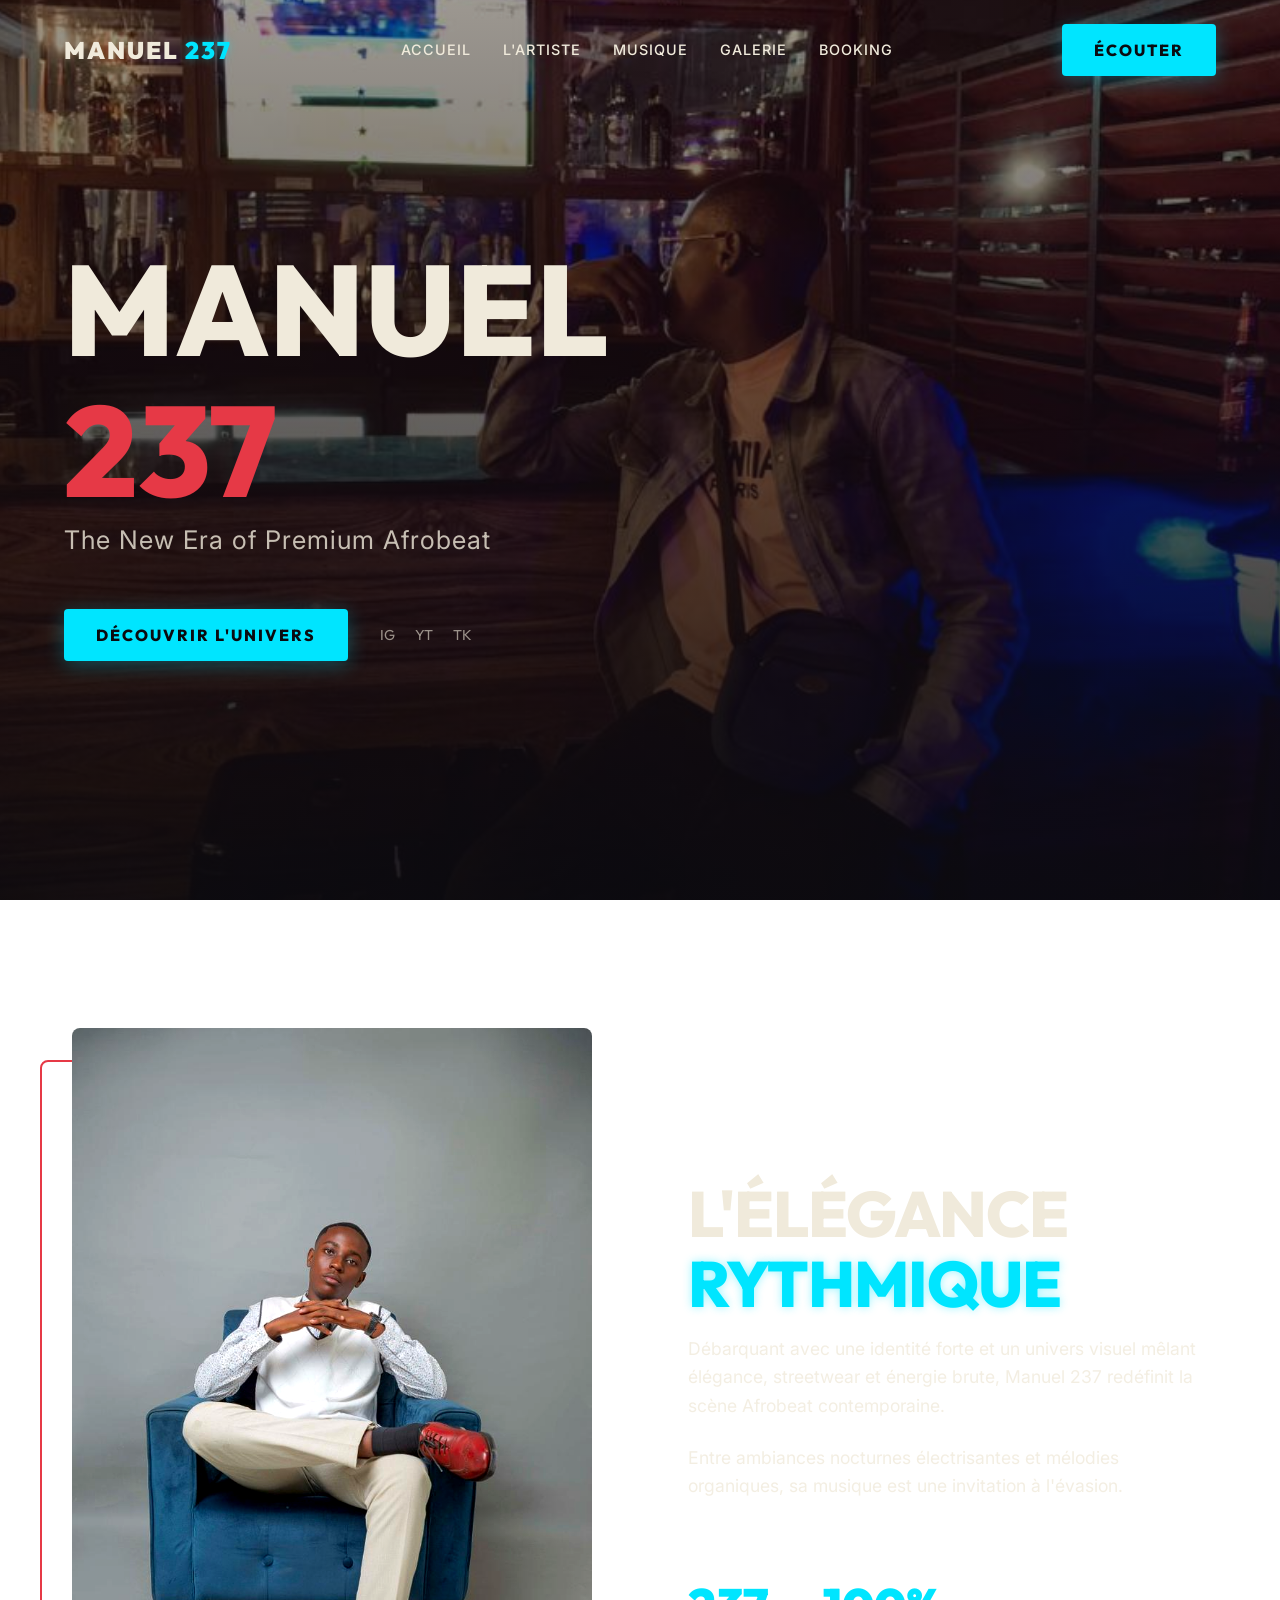
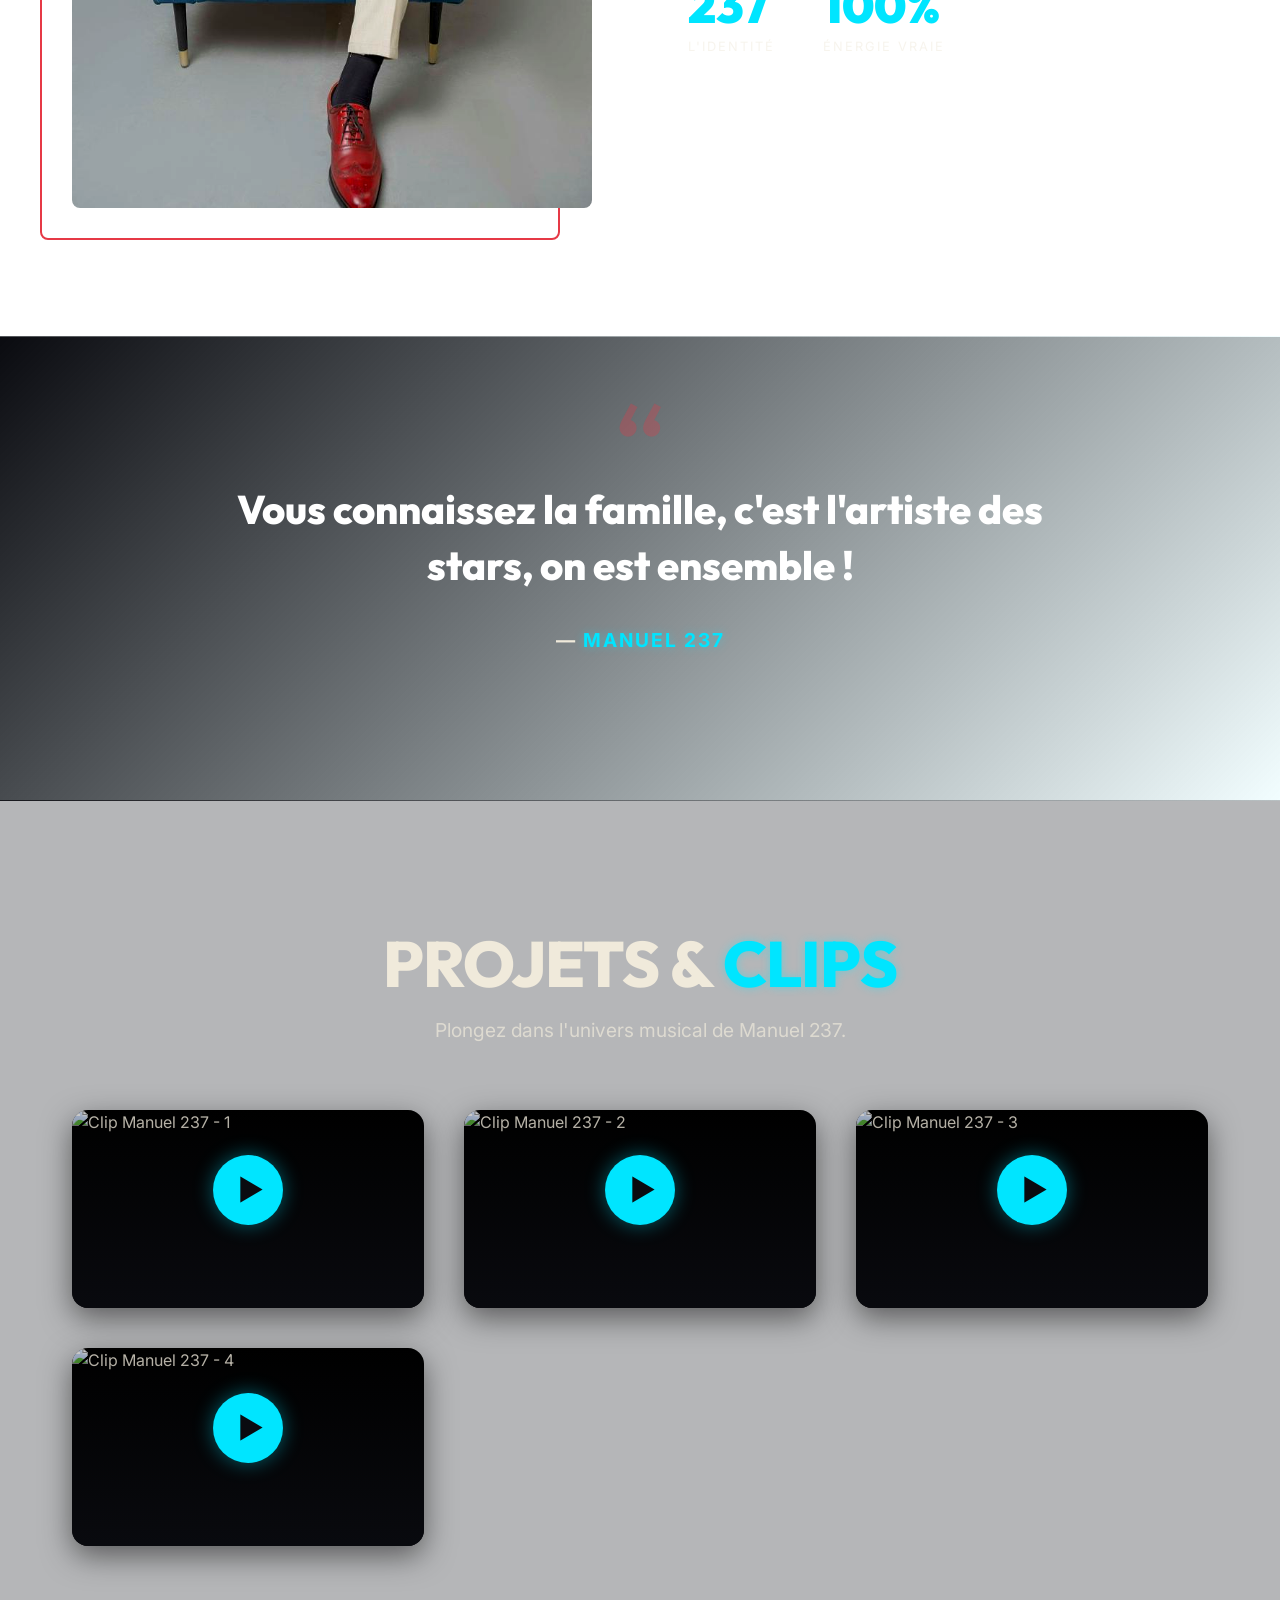
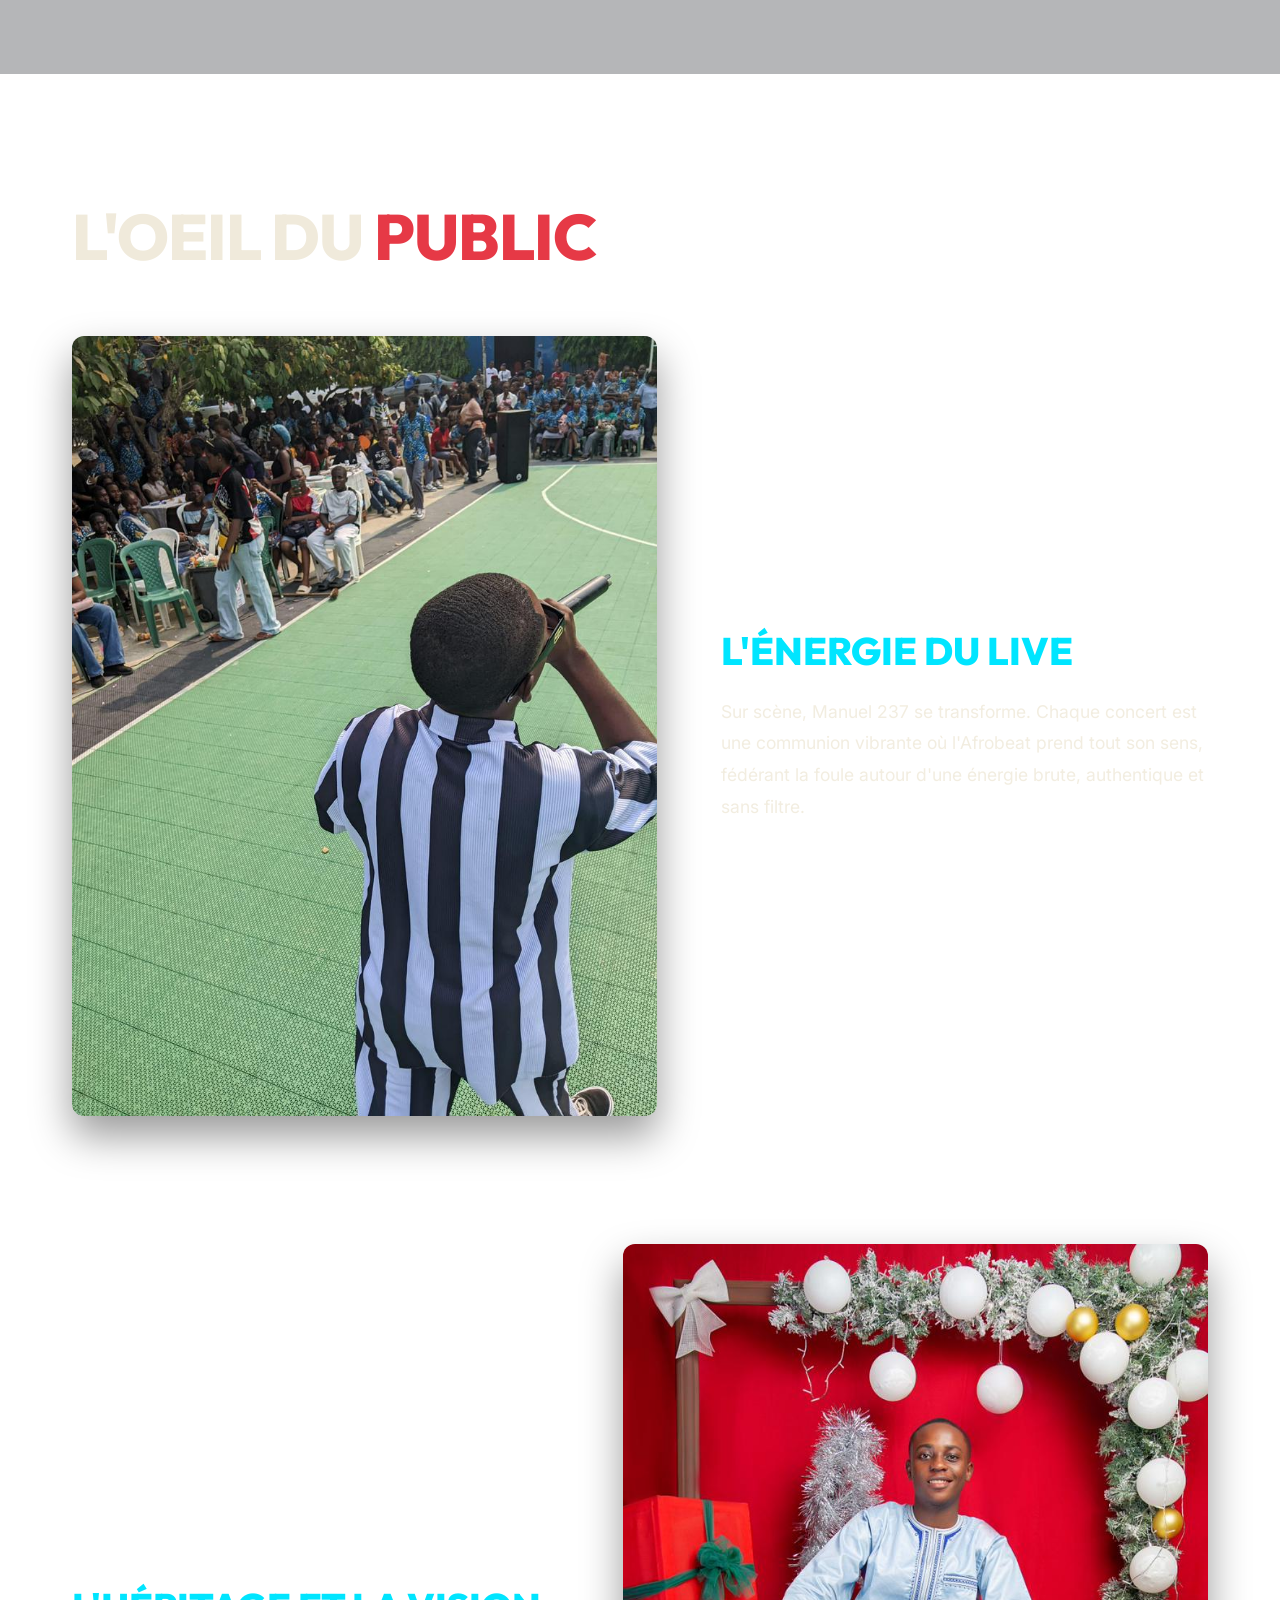
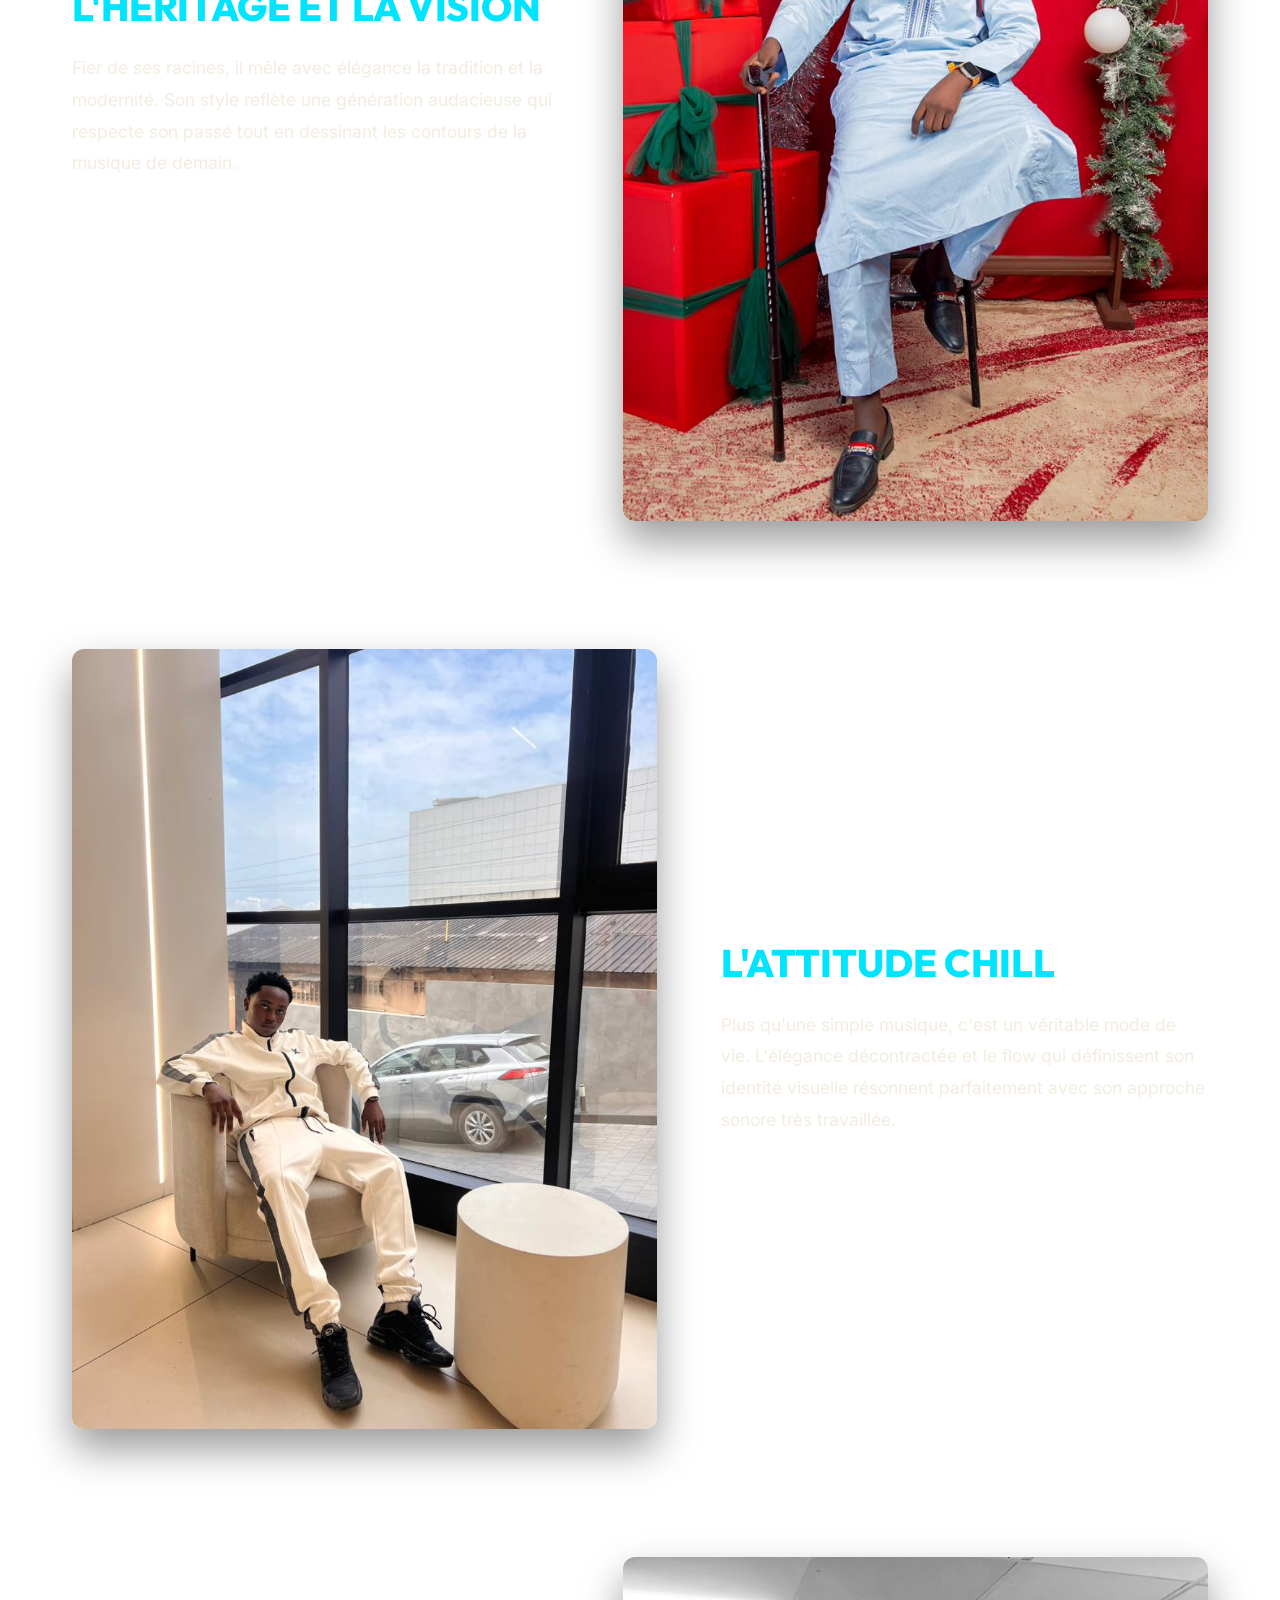
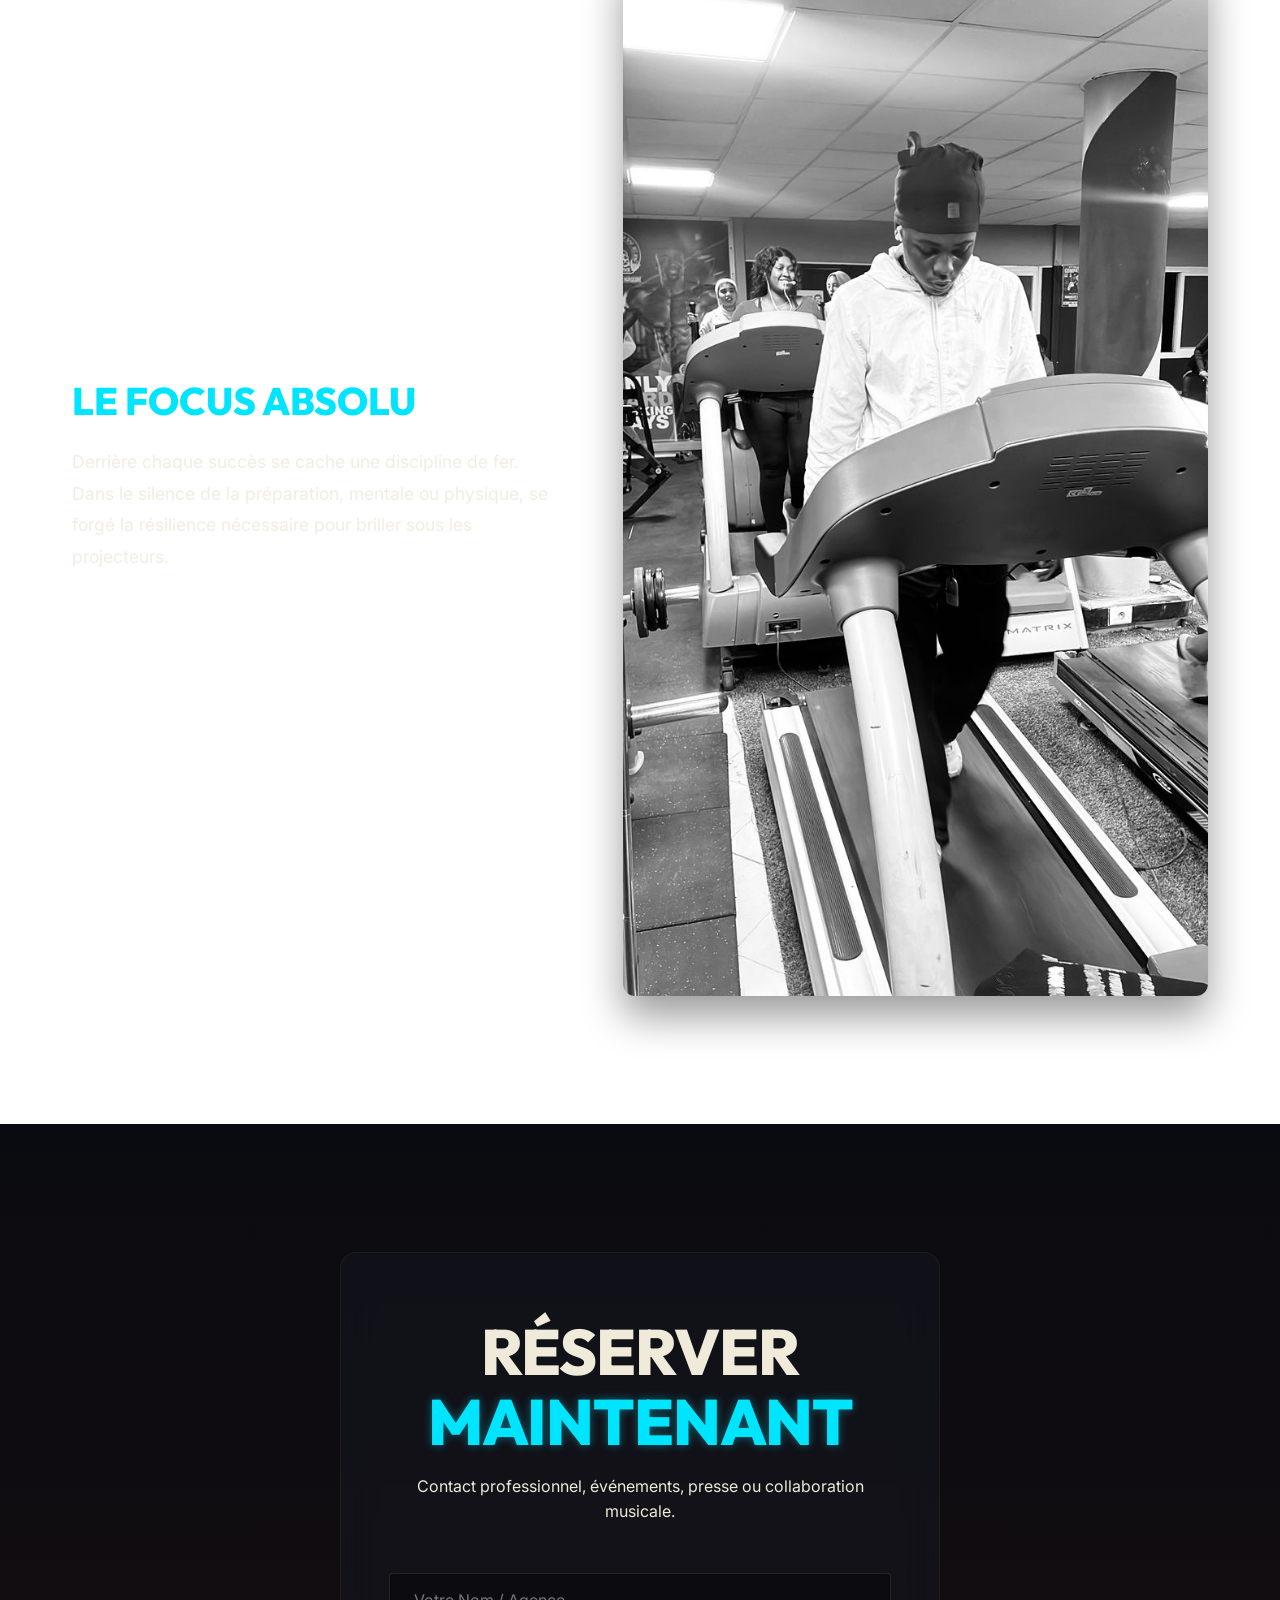
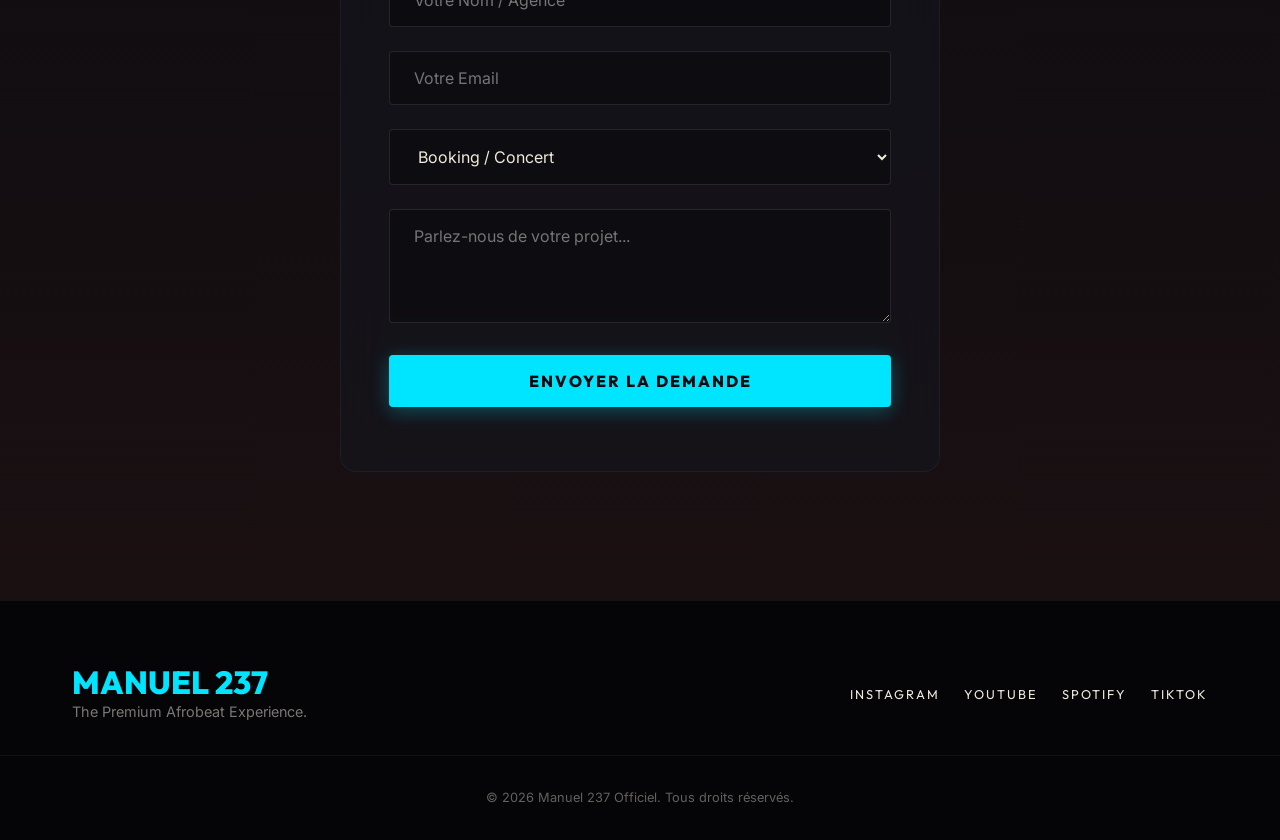
==== index.html @ 55116b39 "Initial commit: Manuel 237 Afrobeat Website" ====
<!DOCTYPE html>
<html lang="fr">
<head>
    <meta charset="UTF-8">
    <meta name="viewport" content="width=device-width, initial-scale=1.0">
    <title>Manuel 237 - Afrobeat Artist</title>
    
    <!-- SEO & Meta Tags -->
    <meta name="description" content="Site officiel de Manuel 237. Découvrez son univers Afrobeat, ses clips, ses actualités et réservez pour ses prochains événements.">
    
    <!-- Google Fonts -->
    <link rel="preconnect" href="https://fonts.googleapis.com">
    <link rel="preconnect" href="https://fonts.gstatic.com" crossorigin>
    <link href="https://fonts.googleapis.com/css2?family=Inter:wght@300;400;500&family=Outfit:wght@400;600;800;900&display=swap" rel="stylesheet">
    
    <!-- CSS -->
    <link rel="stylesheet" href="style.css">
</head>
<body>
    <!-- Background Animé Particules (Etoiles Textes) -->
    <canvas id="bg-canvas"></canvas>

    <!-- Header / Navbar -->
    <header class="navbar" id="navbar">
        <div class="logo">MANUEL <span class="neon-text">237</span></div>
        <nav>
            <ul>
                <li><a href="#hero" class="nav-link">Accueil</a></li>
                <li><a href="#about" class="nav-link">L'Artiste</a></li>
                <li><a href="#music" class="nav-link">Musique</a></li>
                <li><a href="#gallery" class="nav-link">Galerie</a></li>
                <li><a href="#contact" class="nav-link">Booking</a></li>
            </ul>
        </nav>
        <button class="btn-primary" onclick="document.getElementById('music').scrollIntoView({behavior: 'smooth'})">Écouter</button>
    </header>

    <!-- Hero Section -->
    <section id="hero" class="hero-section">
        <!-- Background Image: The Bar Neon Photo (#6) -->
        <div class="hero-bg" style="background-image: url('images/WhatsApp%20Image%202026-04-08%20at%2020.50.45.jpeg');"></div>
        <div class="hero-overlay"></div>
        <div class="hero-content">
            <h1 class="fade-in-up">MANUEL <br> <span class="accent-red">237</span></h1>
            <p class="subtitle fade-in-up delay-1">The New Era of Premium Afrobeat</p>
            <div class="hero-cta fade-in-up delay-2">
                <button class="btn-primary" onclick="document.getElementById('about').scrollIntoView({behavior: 'smooth'})">Découvrir l'univers</button>
                <div class="social-links-small">
                    <!-- Placeholder icons to represent socials -->
                    <a href="#">IG</a>
                    <a href="#">YT</a>
                    <a href="#">TK</a>
                </div>
            </div>
        </div>
    </section>

    <!-- About Section -->
    <section id="about" class="about-section">
        <div class="container">
            <div class="about-grid">
                <div class="about-image slide-in-left">
                    <!-- Background Image: The Blue Armchair Photo (#3) -->
                    <img src="images/WhatsApp Image 2026-04-08 at 20.27.46.jpeg" alt="Manuel 237 élégant sur un fauteuil bleu">
                    <div class="image-accent-box"></div>
                </div>
                <div class="about-text slide-in-right">
                    <h2 class="section-title">L'ÉLÉGANCE <br> <span class="neon-text">RYTHMIQUE</span></h2>
                    <p>Débarquant avec une identité forte et un univers visuel mêlant élégance, streetwear et énergie brute, Manuel 237 redéfinit la scène Afrobeat contemporaine.</p>
                    <p>Entre ambiances nocturnes électrisantes et mélodies organiques, sa musique est une invitation à l'évasion.</p>
                    
                    <div class="stats">
                        <div class="stat-item">
                            <span class="stat-number">237</span>
                            <span class="stat-label">L'Identité</span>
                        </div>
                        <div class="stat-item">
                            <span class="stat-number">100%</span>
                            <span class="stat-label">Énergie Vraie</span>
                        </div>
                    </div>
                </div>
            </div>
        </div>
    </section>

    <!-- Quote Section -->
    <section class="quote-section">
        <div class="container">
            <blockquote class="fade-in-up">
                <span class="quote-mark">“</span>
                <p>Vous connaissez la famille, c'est l'artiste des stars, on est ensemble !</p>
                <cite>— <span class="neon-text">Manuel 237</span></cite>
            </blockquote>
        </div>
    </section>

    <!-- Music / Projects Section -->
    <section id="music" class="music-section">
        <div class="container">
            <h2 class="section-title text-center fade-in-up">PROJETS & <span class="neon-text">CLIPS</span></h2>
            <p class="section-subtitle text-center fade-in-up delay-1">Plongez dans l'univers musical de Manuel 237.</p>
            
            <div class="video-grid">
                <!-- Video 1 -->
                <a href="https://youtu.be/2ck7YOMnxQM" target="_blank" rel="noopener noreferrer" class="video-card fade-in-up delay-1">
                    <img src="https://img.youtube.com/vi/2ck7YOMnxQM/hqdefault.jpg" alt="Clip Manuel 237 - 1" class="video-thumbnail">
                    <div class="video-overlay">
                        <div class="play-btn">▶</div>
                        <h3>Regarder sur YouTube</h3>
                    </div>
                </a>
                <!-- Video 2 -->
                <a href="https://youtu.be/K_1pI8BgJxA" target="_blank" rel="noopener noreferrer" class="video-card fade-in-up delay-2">
                    <img src="https://img.youtube.com/vi/K_1pI8BgJxA/hqdefault.jpg" alt="Clip Manuel 237 - 2" class="video-thumbnail">
                    <div class="video-overlay">
                        <div class="play-btn">▶</div>
                        <h3>Regarder sur YouTube</h3>
                    </div>
                </a>
                <!-- Video 3 -->
                <a href="https://youtu.be/jvY-CnrKuEU" target="_blank" rel="noopener noreferrer" class="video-card fade-in-up delay-1">
                    <img src="https://img.youtube.com/vi/jvY-CnrKuEU/hqdefault.jpg" alt="Clip Manuel 237 - 3" class="video-thumbnail">
                    <div class="video-overlay">
                        <div class="play-btn">▶</div>
                        <h3>Regarder sur YouTube</h3>
                    </div>
                </a>
                <!-- Video 4 -->
                <a href="https://youtu.be/eAfhHHMc9Gw" target="_blank" rel="noopener noreferrer" class="video-card fade-in-up delay-2">
                    <img src="https://img.youtube.com/vi/eAfhHHMc9Gw/hqdefault.jpg" alt="Clip Manuel 237 - 4" class="video-thumbnail">
                    <div class="video-overlay">
                        <div class="play-btn">▶</div>
                        <h3>Regarder sur YouTube</h3>
                    </div>
                </a>
            </div>
        </div>
    </section>

    <!-- Gallery Session Immersive -->
    <section id="gallery" class="gallery-section">
        <div class="container">
            <div class="gallery-header fade-in-up">
                <h2 class="section-title">L'OEIL DU <span class="accent-red">PUBLIC</span></h2>
            </div>
            
            <!-- Nouvelle disposition : Editorial Grid (Photos plus grandes + Textes inspirants) -->
            <div class="editorial-grid">
                <!-- Image 1 -->
                <article class="editorial-card fade-in-up">
                    <div class="ed-image-wrap">
                        <img src="images/WhatsApp Image 2026-04-08 at 20.27.44 (2).jpeg" alt="Concert Live Manuel 237">
                    </div>
                    <div class="ed-content">
                        <h3>L'Énergie du Live</h3>
                        <p>Sur scène, Manuel 237 se transforme. Chaque concert est une communion vibrante où l'Afrobeat prend tout son sens, fédérant la foule autour d'une énergie brute, authentique et sans filtre.</p>
                    </div>
                </article>
                
                <!-- Image 2 -->
                <article class="editorial-card fade-in-up delay-1">
                    <div class="ed-content order-text">
                        <h3>L'Héritage et la Vision</h3>
                        <p>Fier de ses racines, il mêle avec élégance la tradition et la modernité. Son style reflète une génération audacieuse qui respecte son passé tout en dessinant les contours de la musique de demain.</p>
                    </div>
                    <div class="ed-image-wrap">
                        <img src="images/WhatsApp Image 2026-04-08 at 20.50.45 (4).jpeg" alt="Manuel 237 Style Elegant">
                    </div>
                </article>

                <!-- Image 3 -->
                <article class="editorial-card fade-in-up">
                    <div class="ed-image-wrap">
                        <img src="images/WhatsApp Image 2026-04-08 at 20.27.44 (3).jpeg" alt="Manuel 237 Streetwear">
                    </div>
                    <div class="ed-content">
                        <h3>L'Attitude Chill</h3>
                        <p>Plus qu'une simple musique, c'est un véritable mode de vie. L'élégance décontractée et le flow qui définissent son identité visuelle résonnent parfaitement avec son approche sonore très travaillée.</p>
                    </div>
                </article>

                <!-- Image 4 -->
                <article class="editorial-card fade-in-up delay-1">
                    <div class="ed-content order-text">
                        <h3>Le Focus Absolu</h3>
                        <p>Derrière chaque succès se cache une discipline de fer. Dans le silence de la préparation, mentale ou physique, se forgé la résilience nécessaire pour briller sous les projecteurs.</p>
                    </div>
                    <div class="ed-image-wrap">
                        <img src="images/WhatsApp Image 2026-04-08 at 20.41.17.jpeg" alt="Manuel 237 Focus">
                    </div>
                </article>
            </div>
        </div>
    </section>

    <!-- Booking / Contact Section -->
    <section id="contact" class="contact-section">
        <div class="container">
            <div class="contact-box fade-in-up">
                <h2 class="section-title text-center">RÉSERVER <span class="neon-text">MAINTENANT</span></h2>
                <p class="text-center">Contact professionnel, événements, presse ou collaboration musicale.</p>
                
                <form class="booking-form">
                    <div class="form-group">
                        <input type="text" id="name" required placeholder="Votre Nom / Agence">
                    </div>
                    <div class="form-group">
                        <input type="email" id="email" required placeholder="Votre Email">
                    </div>
                    <div class="form-group">
                        <select id="subject">
                            <option value="booking">Booking / Concert</option>
                            <option value="collab">Collaboration Musicale</option>
                            <option value="press">Presse / Interview</option>
                        </select>
                    </div>
                    <div class="form-group">
                        <textarea id="message" rows="4" required placeholder="Parlez-nous de votre projet..."></textarea>
                    </div>
                    <button type="submit" class="btn-primary full-width">Envoyer la demande</button>
                </form>
            </div>
        </div>
    </section>

    <!-- Footer -->
    <footer class="footer">
        <div class="container footer-content">
            <div class="footer-brand">
                <h3>MANUEL 237</h3>
                <p>The Premium Afrobeat Experience.</p>
            </div>
            <div class="footer-socials">
                <a href="#" class="social-icon">Instagram</a>
                <a href="#" class="social-icon">YouTube</a>
                <a href="#" class="social-icon">Spotify</a>
                <a href="#" class="social-icon">TikTok</a>
            </div>
        </div>
        <div class="footer-bottom">
            <p>&copy; 2026 Manuel 237 Officiel. Tous droits réservés.</p>
        </div>
    </footer>

    <!-- Scripts -->
    <script src="app.js"></script>
</body>
</html>
---- style.css ----
/* =========================================================================
   VARIABLES & THEME
   ========================================================================= */
   :root {
    /* Couleurs primaires inspirées des photos */
    --bg-color: #0A0B10; /* Noir profond / Bleu très sombre */
    --text-color: #F0EADB; /* Beige clair pour adoucir le contraste */
    --neon-blue: #00E5FF; /* Bleu électrique de la photo du bar */
    --accent-red: #E63946; /* Rouge intense de la photo avec les cadeaux/chaussures */
    
    /* Typographies */
    --font-heading: 'Outfit', sans-serif;
    --font-body: 'Inter', sans-serif;
    
    /* Gradients et Effets */
    --hero-overlay: linear-gradient(180deg, rgba(10, 11, 16, 0.4) 0%, rgba(10, 11, 16, 0.9) 100%);
    --glass-bg: rgba(20, 22, 30, 0.6);
    --glass-border: rgba(255, 255, 255, 0.05);
}

/* =========================================================================
   RESET & BASE
   ========================================================================= */
* {
    margin: 0;
    padding: 0;
    box-sizing: border-box;
    scroll-behavior: smooth;
}

body {
    background-color: transparent; /* Permet au fond animé fixé en arrière d'être visible partout */
    color: var(--text-color);
    font-family: var(--font-body);
    line-height: 1.6;
    overflow-x: hidden;
}

h1, h2, h3, h4 {
    font-family: var(--font-heading);
    font-weight: 800;
    line-height: 1.1;
    text-transform: uppercase;
}

a {
    text-decoration: none;
    color: inherit;
    transition: all 0.3s ease;
}

img {
    max-width: 100%;
    display: block;
}

.container {
    max-width: 1200px;
    margin: 0 auto;
    padding: 0 2rem;
}

.text-center { text-align: center; }

/* UTILS - COLORS */
.neon-text {
    color: var(--neon-blue);
    text-shadow: 0 0 10px rgba(0, 229, 255, 0.4);
}

.accent-red {
    color: var(--accent-red);
}

/* =========================================================================
   BACKGROUND ANIMÉ PARTICULES (Canvas)
   ========================================================================= */
#bg-canvas {
    position: fixed;
    top: 0;
    left: 0;
    width: 100vw;
    height: 100vh;
    z-index: -4;
    background-color: var(--bg-color); /* Fond de base noir abyssal */
    pointer-events: none; /* Empêche le canvas de bloquer les clics et le hover sur la page */
}

/* =========================================================================
   COMPONENTS
   ========================================================================= */
.btn-primary {
    background: var(--neon-blue);
    color: var(--bg-color);
    border: none;
    padding: 1rem 2rem;
    font-family: var(--font-heading);
    font-weight: 800;
    font-size: 1rem;
    text-transform: uppercase;
    letter-spacing: 2px;
    cursor: pointer;
    border-radius: 4px;
    transition: all 0.3s ease;
    box-shadow: 0 4px 20px rgba(0, 229, 255, 0.3);
}

.btn-primary:hover {
    transform: translateY(-3px);
    box-shadow: 0 6px 25px rgba(0, 229, 255, 0.5);
    background: #00f2ff;
}

.full-width {
    width: 100%;
}

.section-title {
    font-size: clamp(3rem, 5vw, 5rem);
    margin-bottom: 1rem;
    letter-spacing: -1px;
}

.section-subtitle {
    font-size: 1.2rem;
    color: rgba(240, 234, 219, 0.7);
    margin-bottom: 4rem;
}

/* =========================================================================
   NAVIGATION
   ========================================================================= */
.navbar {
    position: fixed;
    top: 0;
    left: 0;
    width: 100%;
    padding: 1.5rem 5%;
    display: flex;
    justify-content: space-between;
    align-items: center;
    z-index: 1000;
    transition: all 0.3s ease;
}

.navbar.scrolled {
    background: rgba(10, 11, 16, 0.9);
    backdrop-filter: blur(10px);
    padding: 1rem 5%;
    border-bottom: 1px solid var(--glass-border);
}

.logo {
    font-family: var(--font-heading);
    font-size: 1.5rem;
    font-weight: 900;
    letter-spacing: 2px;
}

.navbar nav ul {
    display: flex;
    list-style: none;
    gap: 2rem;
}

.nav-link {
    font-size: 0.9rem;
    font-weight: 500;
    letter-spacing: 1px;
    text-transform: uppercase;
    position: relative;
}

.nav-link::after {
    content: '';
    position: absolute;
    bottom: -5px;
    left: 0;
    width: 0;
    height: 2px;
    background: var(--neon-blue);
    transition: width 0.3s ease;
}

.nav-link:hover::after {
    width: 100%;
}

/* =========================================================================
   HERO SECTION
   ========================================================================= */
.hero-section {
    position: relative;
    height: 100vh;
    display: flex;
    align-items: center;
    padding: 0 5%;
    overflow: hidden;
}

.hero-bg {
    position: absolute;
    top: 0;
    left: 0;
    width: 100%;
    height: 100%;
    background-size: cover;
    background-position: center;
    z-index: -2;
    transform: scale(1.05); /* Slight scale for potential parallax */
}

.hero-overlay {
    position: absolute;
    top: 0;
    left: 0;
    width: 100%;
    height: 100%;
    background: var(--hero-overlay);
    z-index: -1;
}

.hero-content {
    max-width: 800px;
    z-index: 1;
}

.hero-content h1 {
    font-size: clamp(4rem, 10vw, 8rem);
    margin-bottom: 0px;
}

.hero-content .subtitle {
    font-size: clamp(1.2rem, 2vw, 1.8rem);
    color: rgba(240, 234, 219, 0.8);
    margin-bottom: 3rem;
    letter-spacing: 1px;
}

.hero-cta {
    display: flex;
    align-items: center;
    gap: 2rem;
}

.social-links-small a {
    display: inline-block;
    margin-right: 1rem;
    font-size: 0.9rem;
    font-family: var(--font-heading);
    color: rgba(240, 234, 219, 0.6);
    transition: color 0.3s ease;
}

.social-links-small a:hover {
    color: var(--neon-blue);
}

/* =========================================================================
   ABOUT SECTION
   ========================================================================= */
.about-section {
    padding: 8rem 0;
    background-color: transparent; /* Rend le fond animé visible */
}

.about-grid {
    display: grid;
    grid-template-columns: 1fr 1fr;
    gap: 6rem;
    align-items: center;
}

.about-image {
    position: relative;
}

.about-image img {
    border-radius: 8px;
    position: relative;
    z-index: 2;
    filter: contrast(1.1) saturate(1.1);
}

.image-accent-box {
    position: absolute;
    top: 2rem;
    left: -2rem;
    width: 100%;
    height: 100%;
    border: 2px solid var(--accent-red);
    border-radius: 8px;
    z-index: 1;
}

.about-text p {
    font-size: 1.1rem;
    color: rgba(240, 234, 219, 0.8);
    margin-bottom: 1.5rem;
}

.stats {
    display: flex;
    gap: 3rem;
    margin-top: 3rem;
    border-top: 1px solid var(--glass-border);
    padding-top: 2rem;
}

.stat-item {
    display: flex;
    flex-direction: column;
}

.stat-number {
    font-family: var(--font-heading);
    font-size: 3rem;
    font-weight: 900;
    color: var(--neon-blue);
    line-height: 1;
}

.stat-label {
    font-size: 0.8rem;
    text-transform: uppercase;
    letter-spacing: 2px;
    color: rgba(240, 234, 219, 0.5);
    margin-top: 0.5rem;
}

/* =========================================================================
   MUSIC SECTION
   ========================================================================= */
.music-section {
    padding: 8rem 0;
    background-color: rgba(12, 14, 20, 0.3); /* Semi-transparent */
    backdrop-filter: blur(10px);
}

.video-grid {
    display: grid;
    grid-template-columns: repeat(auto-fit, minmax(350px, 1fr));
    gap: 2.5rem;
    margin-top: 4rem;
}

.video-card {
    position: relative;
    display: block;
    border-radius: 16px;
    overflow: hidden;
    background: #000;
    box-shadow: 0 10px 30px rgba(0,0,0,0.5);
    transition: transform 0.4s cubic-bezier(0.175, 0.885, 0.32, 1.275);
}

.video-thumbnail {
    width: 100%;
    aspect-ratio: 16/9;
    object-fit: cover;
    opacity: 0.8;
    transition: transform 0.6s ease, opacity 0.3s ease;
}

.video-card:hover {
    transform: translateY(-10px) scale(1.02);
    box-shadow: 0 15px 40px rgba(0, 229, 255, 0.2);
}

.video-card:hover .video-thumbnail {
    transform: scale(1.1);
    opacity: 0.5;
}

.video-overlay {
    position: absolute;
    inset: 0;
    display: flex;
    flex-direction: column;
    align-items: center;
    justify-content: center;
    background: linear-gradient(180deg, transparent 0%, rgba(10, 11, 16, 0.9) 100%);
    pointer-events: none;
}

.play-btn {
    width: 70px;
    height: 70px;
    border-radius: 50%;
    background: var(--neon-blue);
    color: var(--bg-color);
    display: flex;
    align-items: center;
    justify-content: center;
    font-size: 1.8rem;
    padding-left: 5px; /* Optically center the play icon */
    transform: scale(1);
    transition: transform 0.3s ease, box-shadow 0.3s ease;
    box-shadow: 0 0 20px rgba(0, 229, 255, 0.4);
    margin-bottom: 1rem;
}

.video-card:hover .play-btn {
    transform: scale(1.2);
    box-shadow: 0 0 40px rgba(0, 229, 255, 0.8);
}

.video-overlay h3 {
    font-family: var(--font-heading);
    color: #fff;
    font-size: 1.2rem;
    letter-spacing: 1px;
    opacity: 0;
    transform: translateY(20px);
    transition: opacity 0.3s ease, transform 0.3s ease;
}

.video-card:hover .video-overlay h3 {
    opacity: 1;
    transform: translateY(0);
}

/* =========================================================================
   QUOTE SECTION
   ========================================================================= */
.quote-section {
    padding: 6rem 0;
    background: linear-gradient(135deg, var(--bg-color) 0%, rgba(0, 229, 255, 0.05) 100%);
    border-top: 1px solid var(--glass-border);
    border-bottom: 1px solid var(--glass-border);
    text-align: center;
}

.quote-section blockquote {
    max-width: 900px;
    margin: 0 auto;
    position: relative;
    padding: 3rem 2rem;
}

.quote-mark {
    font-family: var(--font-heading);
    font-size: 8rem;
    color: var(--accent-red);
    opacity: 0.3;
    position: absolute;
    top: -3rem;
    left: 50%;
    transform: translateX(-50%);
    line-height: 1;
    z-index: 0;
}

.quote-section p {
    font-family: var(--font-heading);
    font-size: clamp(1.5rem, 4vw, 2.5rem);
    font-weight: 800;
    line-height: 1.4;
    color: #fff;
    position: relative;
    z-index: 1;
    margin-bottom: 2rem;
}

.quote-section cite {
    font-size: 1.2rem;
    font-style: normal;
    font-weight: bold;
    letter-spacing: 2px;
    text-transform: uppercase;
}

/* =========================================================================
   GALLERY SECTION (Editorial Grid)
   ========================================================================= */
.gallery-section {
    padding: 8rem 0;
    background-color: transparent;
}

.gallery-header {
    margin-bottom: 4rem;
}

.editorial-grid {
    display: flex;
    flex-direction: column;
    gap: 8rem;
}

.editorial-card {
    display: grid;
    grid-template-columns: 1.2fr 1fr;
    gap: 4rem;
    align-items: center;
}

.editorial-card:nth-child(even) {
    grid-template-columns: 1fr 1.2fr;
}

.ed-image-wrap {
    border-radius: 12px;
    overflow: hidden;
    box-shadow: 0 20px 40px rgba(0,0,0,0.4);
    position: relative;
}

.ed-image-wrap img {
    width: 100%;
    height: auto;
    object-fit: contain; 
    display: block;
    transition: transform 0.6s ease;
}

.editorial-card:hover .ed-image-wrap img {
    transform: scale(1.03);
}

.ed-content h3 {
    font-size: clamp(2rem, 3vw, 3rem);
    color: var(--neon-blue);
    margin-bottom: 1.5rem;
}

.ed-content p {
    font-size: 1.1rem;
    color: rgba(240, 234, 219, 0.85);
    line-height: 1.8;
}

/* =========================================================================
   CONTACT / BOOKING
   ========================================================================= */
.contact-section {
    padding: 8rem 0;
    background: linear-gradient(180deg, var(--bg-color) 0%, #1a1012 100%); /* Slight red tint at the bottom */
}

.contact-box {
    max-width: 600px;
    margin: 0 auto;
    background: var(--glass-bg);
    border: 1px solid var(--glass-border);
    padding: 4rem 3rem;
    border-radius: 16px;
    backdrop-filter: blur(20px);
}

.booking-form {
    margin-top: 3rem;
    display: flex;
    flex-direction: column;
    gap: 1.5rem;
}

.form-group input, 
.form-group select, 
.form-group textarea {
    width: 100%;
    padding: 1rem 1.5rem;
    background: rgba(0,0,0,0.3);
    border: 1px solid rgba(255,255,255,0.1);
    border-radius: 4px;
    color: var(--text-color);
    font-family: var(--font-body);
    font-size: 1rem;
    transition: border-color 0.3s ease;
}

.form-group input:focus, 
.form-group select:focus, 
.form-group textarea:focus {
    outline: none;
    border-color: var(--accent-red);
}

/* =========================================================================
   FOOTER
   ========================================================================= */
.footer {
    background-color: #050508;
    padding: 4rem 0 2rem;
    border-top: 1px solid rgba(255,255,255,0.05);
}

.footer-content {
    display: flex;
    justify-content: space-between;
    align-items: center;
    margin-bottom: 2rem;
}

.footer-brand h3 {
    font-size: 2rem;
    color: var(--neon-blue);
}

.footer-brand p {
    color: rgba(240, 234, 219, 0.5);
    font-size: 0.9rem;
}

.footer-socials {
    display: flex;
    gap: 1.5rem;
}

.social-icon {
    font-family: var(--font-heading);
    text-transform: uppercase;
    font-size: 0.8rem;
    letter-spacing: 2px;
    color: var(--text-color);
}

.social-icon:hover {
    color: var(--accent-red);
}

.footer-bottom {
    text-align: center;
    padding-top: 2rem;
    border-top: 1px solid rgba(255,255,255,0.05);
    color: rgba(240, 234, 219, 0.4);
    font-size: 0.8rem;
}

/* =========================================================================
   ANIMATIONS (Pour IntersectionObserver)
   ========================================================================= */
.fade-in-up {
    opacity: 0;
    transform: translateY(40px);
    transition: opacity 0.8s ease, transform 0.8s ease;
}

.slide-in-left {
    opacity: 0;
    transform: translateX(-50px);
    transition: opacity 0.8s ease, transform 0.8s ease;
}

.slide-in-right {
    opacity: 0;
    transform: translateX(50px);
    transition: opacity 0.8s ease, transform 0.8s ease;
}

.appear {
    opacity: 1;
    transform: translate(0);
}

.delay-1 { transition-delay: 0.2s; }
.delay-2 { transition-delay: 0.4s; }

/* =========================================================================
   RESPONSIVE DESIGN
   ========================================================================= */
@media (max-width: 992px) {
    .about-grid {
        grid-template-columns: 1fr;
        gap: 3rem;
    }
    
    .image-accent-box {
        top: 1rem;
        left: 1rem;
        width: 100%;
        height: 100%;
        box-sizing: border-box;
    }

    .editorial-card, .editorial-card:nth-child(even) {
        grid-template-columns: 1fr;
        gap: 2rem;
    }
    
    .order-text {
        order: 2;
    }
    
    .quote-section p {
        font-size: 1.8rem;
    }
}

@media (max-width: 768px) {
    .navbar nav {
        display: none;
    }
    
    .navbar .btn-primary {
        padding: 0.5rem 1rem;
        font-size: 0.8rem;
    }
    
    .hero-content h1 {
        font-size: 3.5rem;
    }
    
    .video-grid {
        grid-template-columns: 1fr;
    }
    
    .contact-box {
        padding: 2rem 1.5rem;
    }
    
    .footer-content {
        flex-direction: column;
        text-align: center;
        gap: 2rem;
    }
}
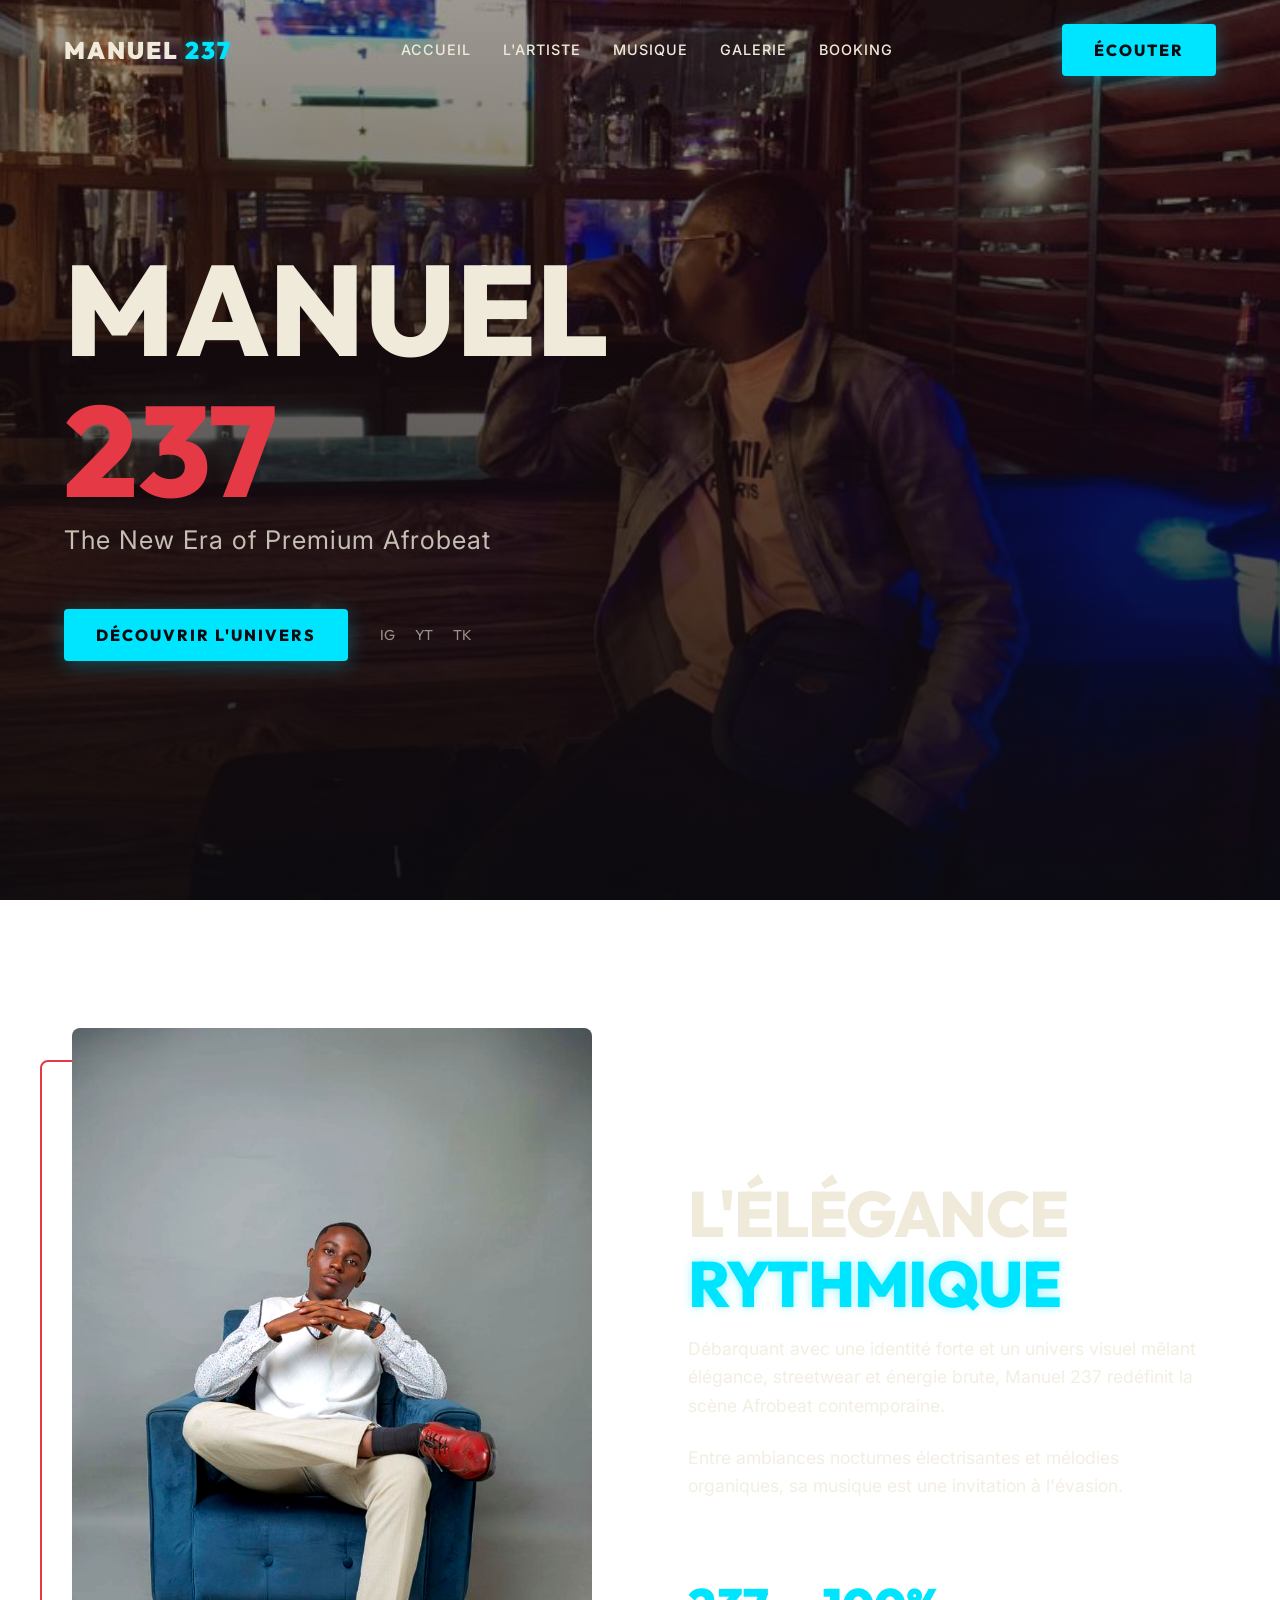
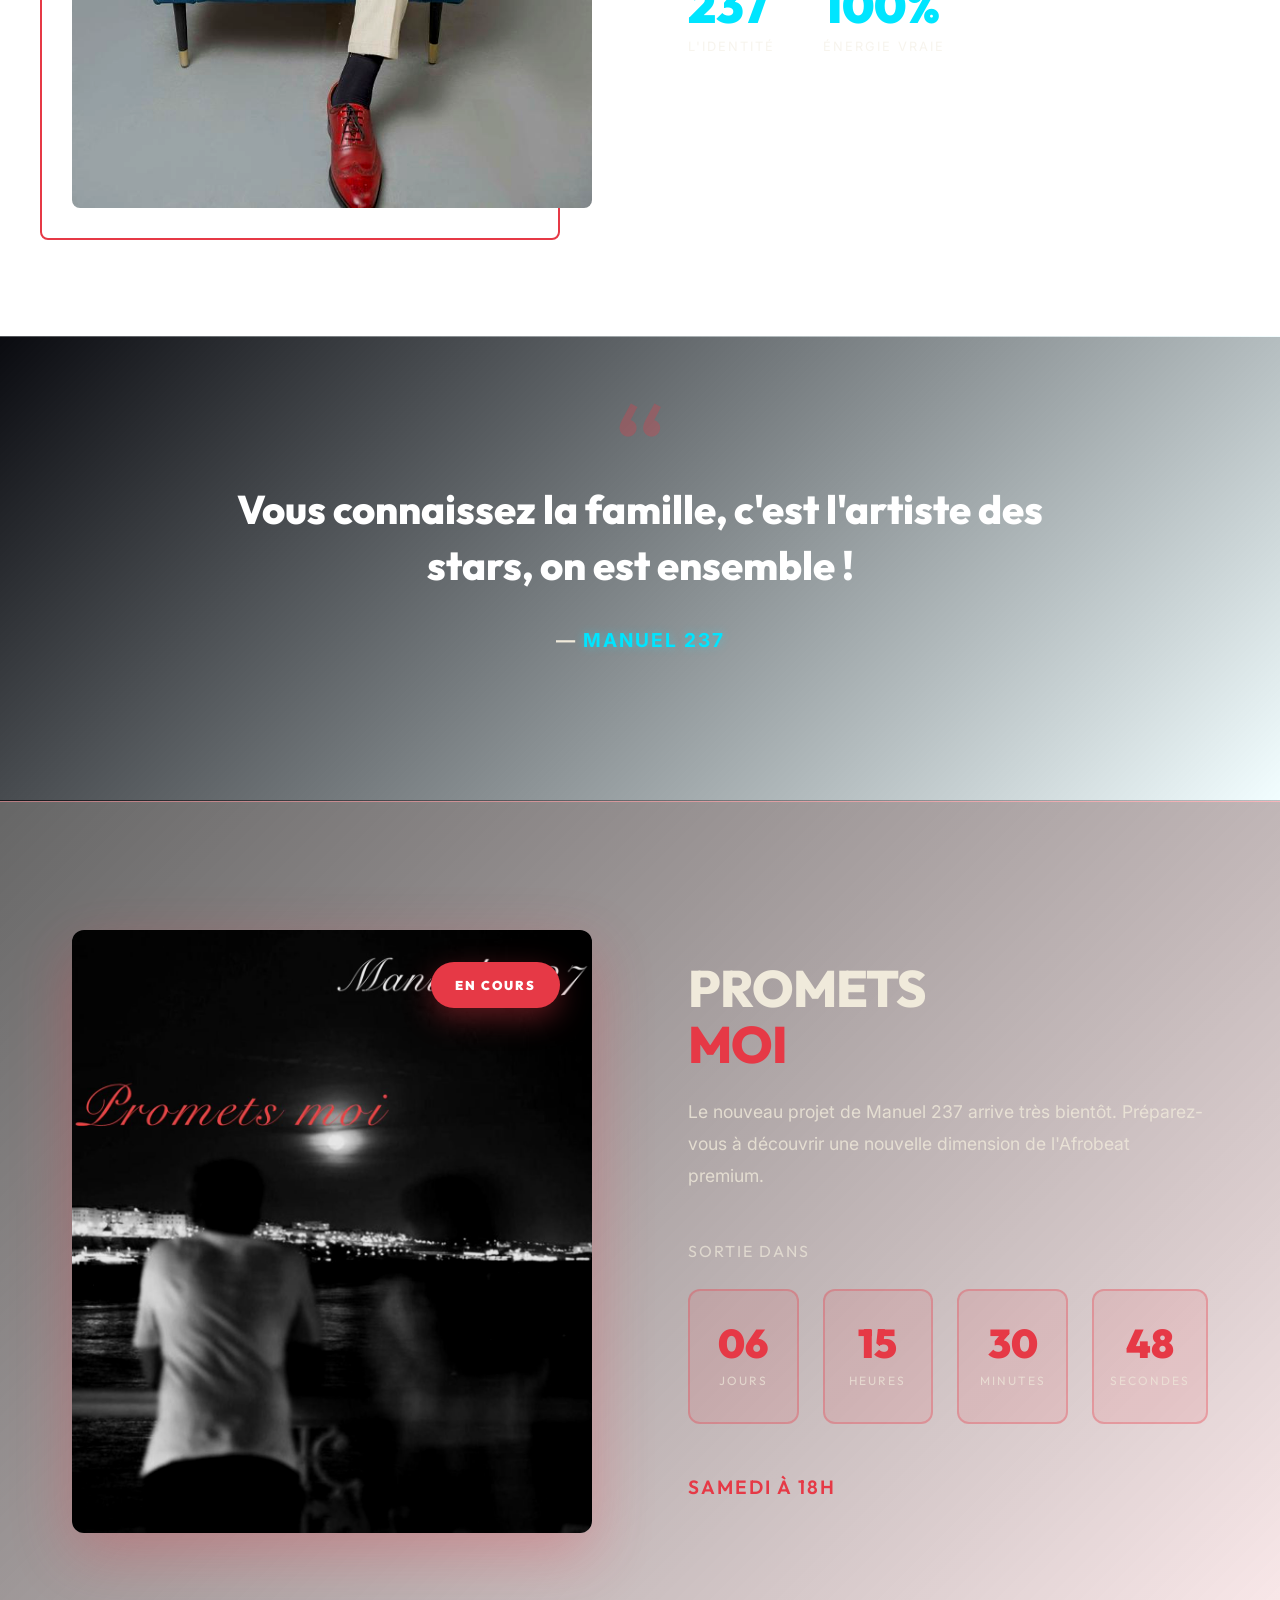
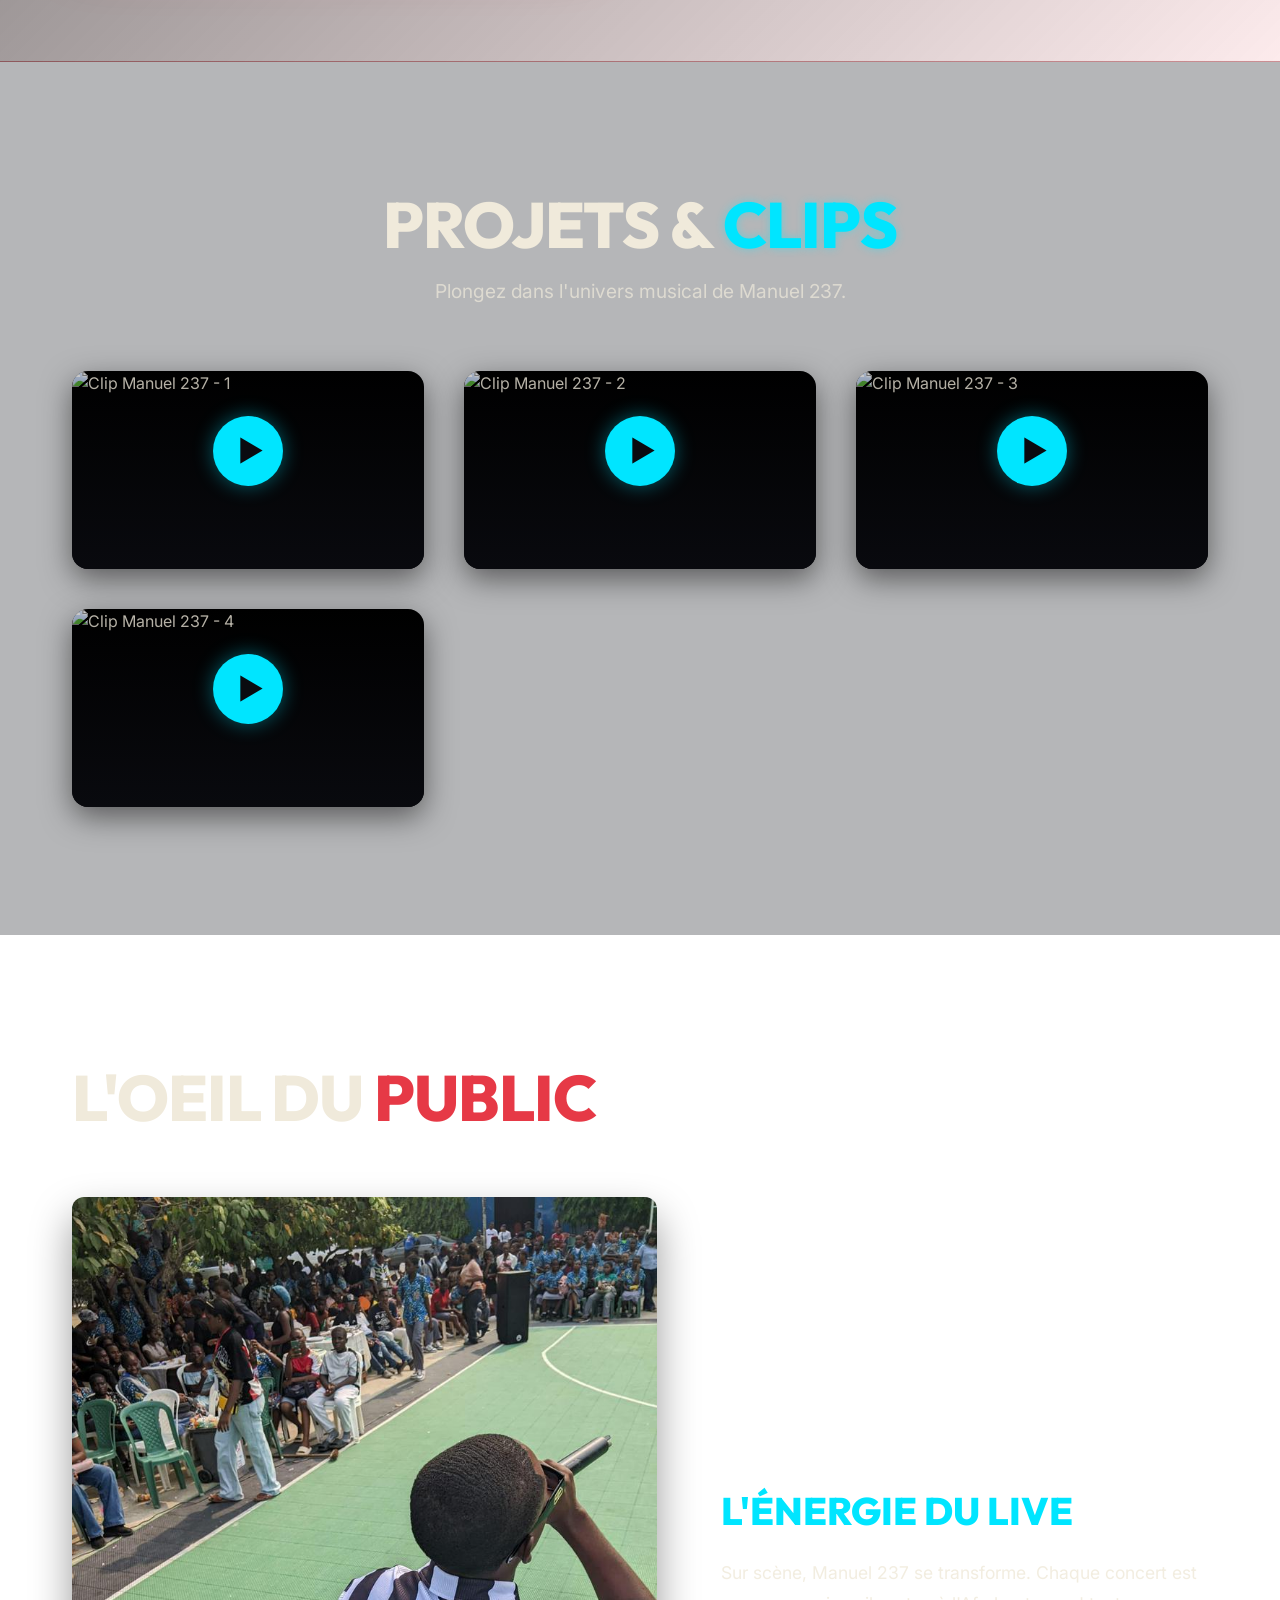
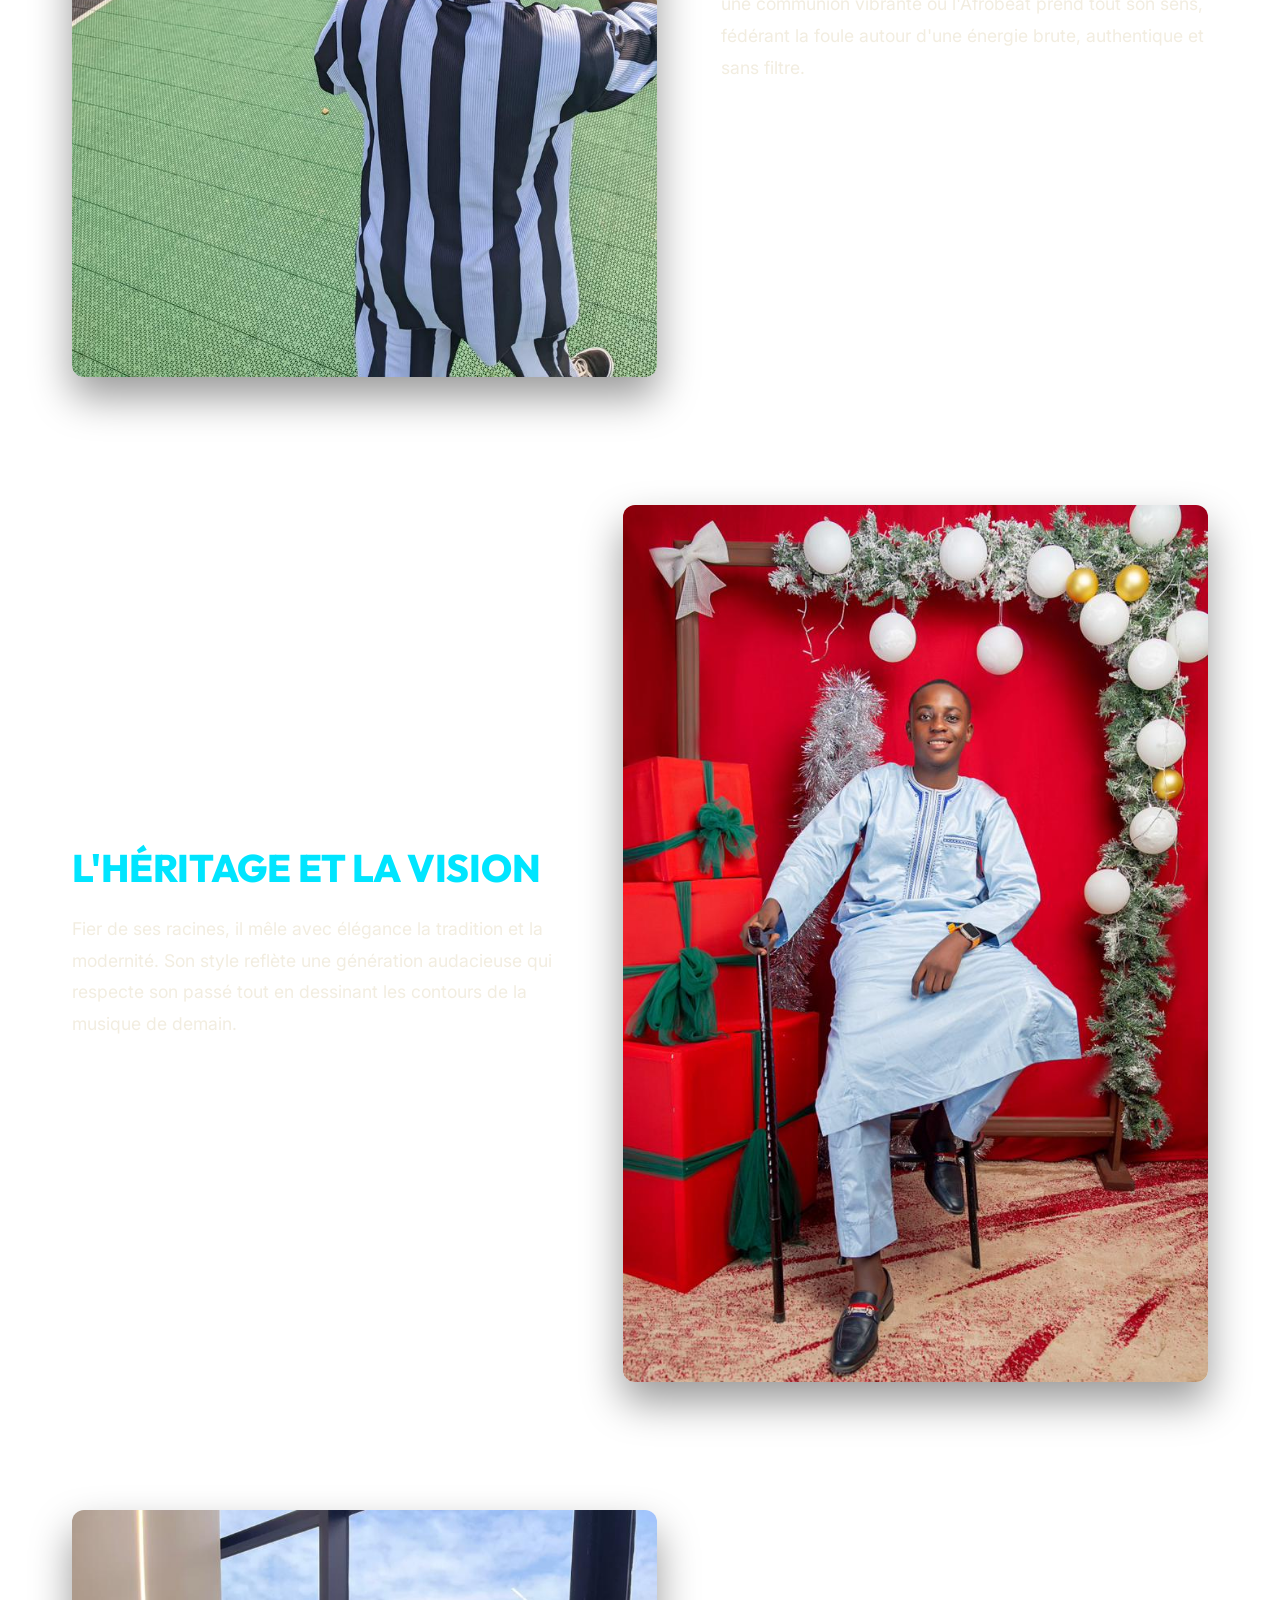
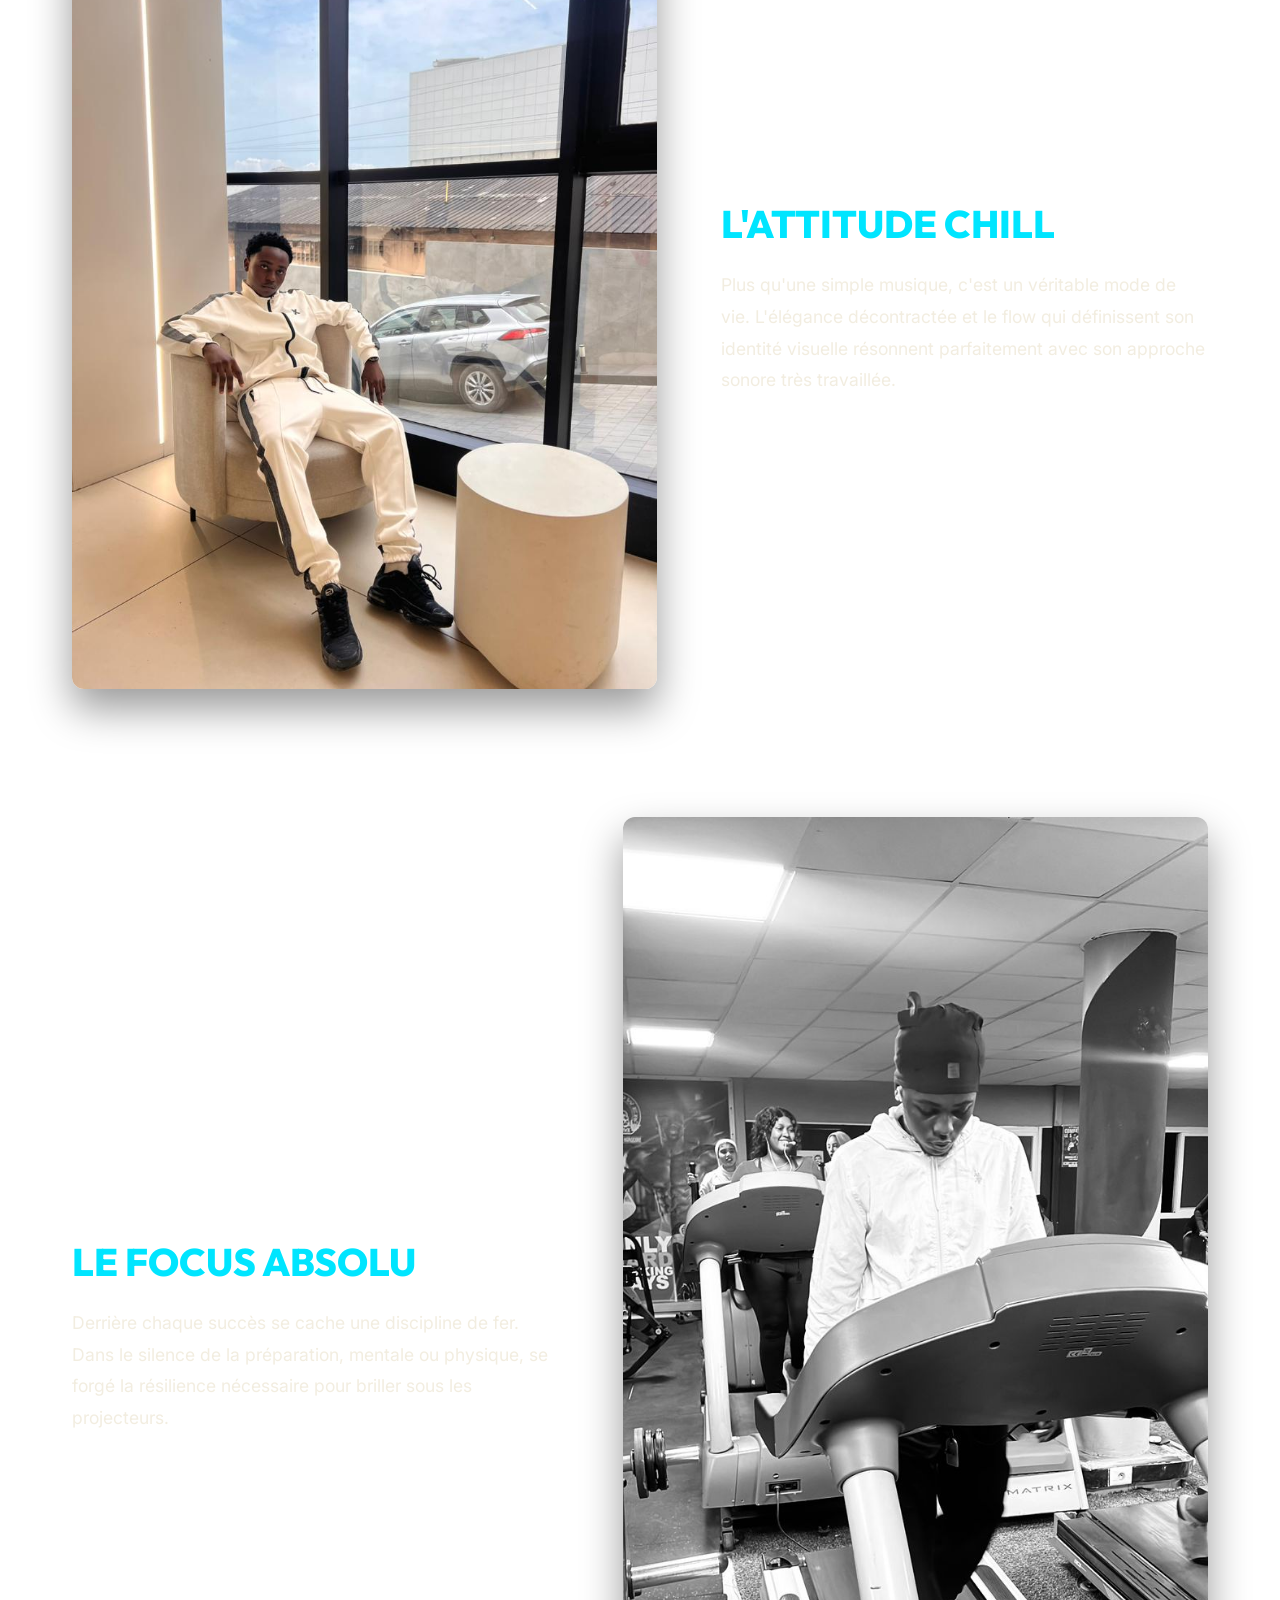
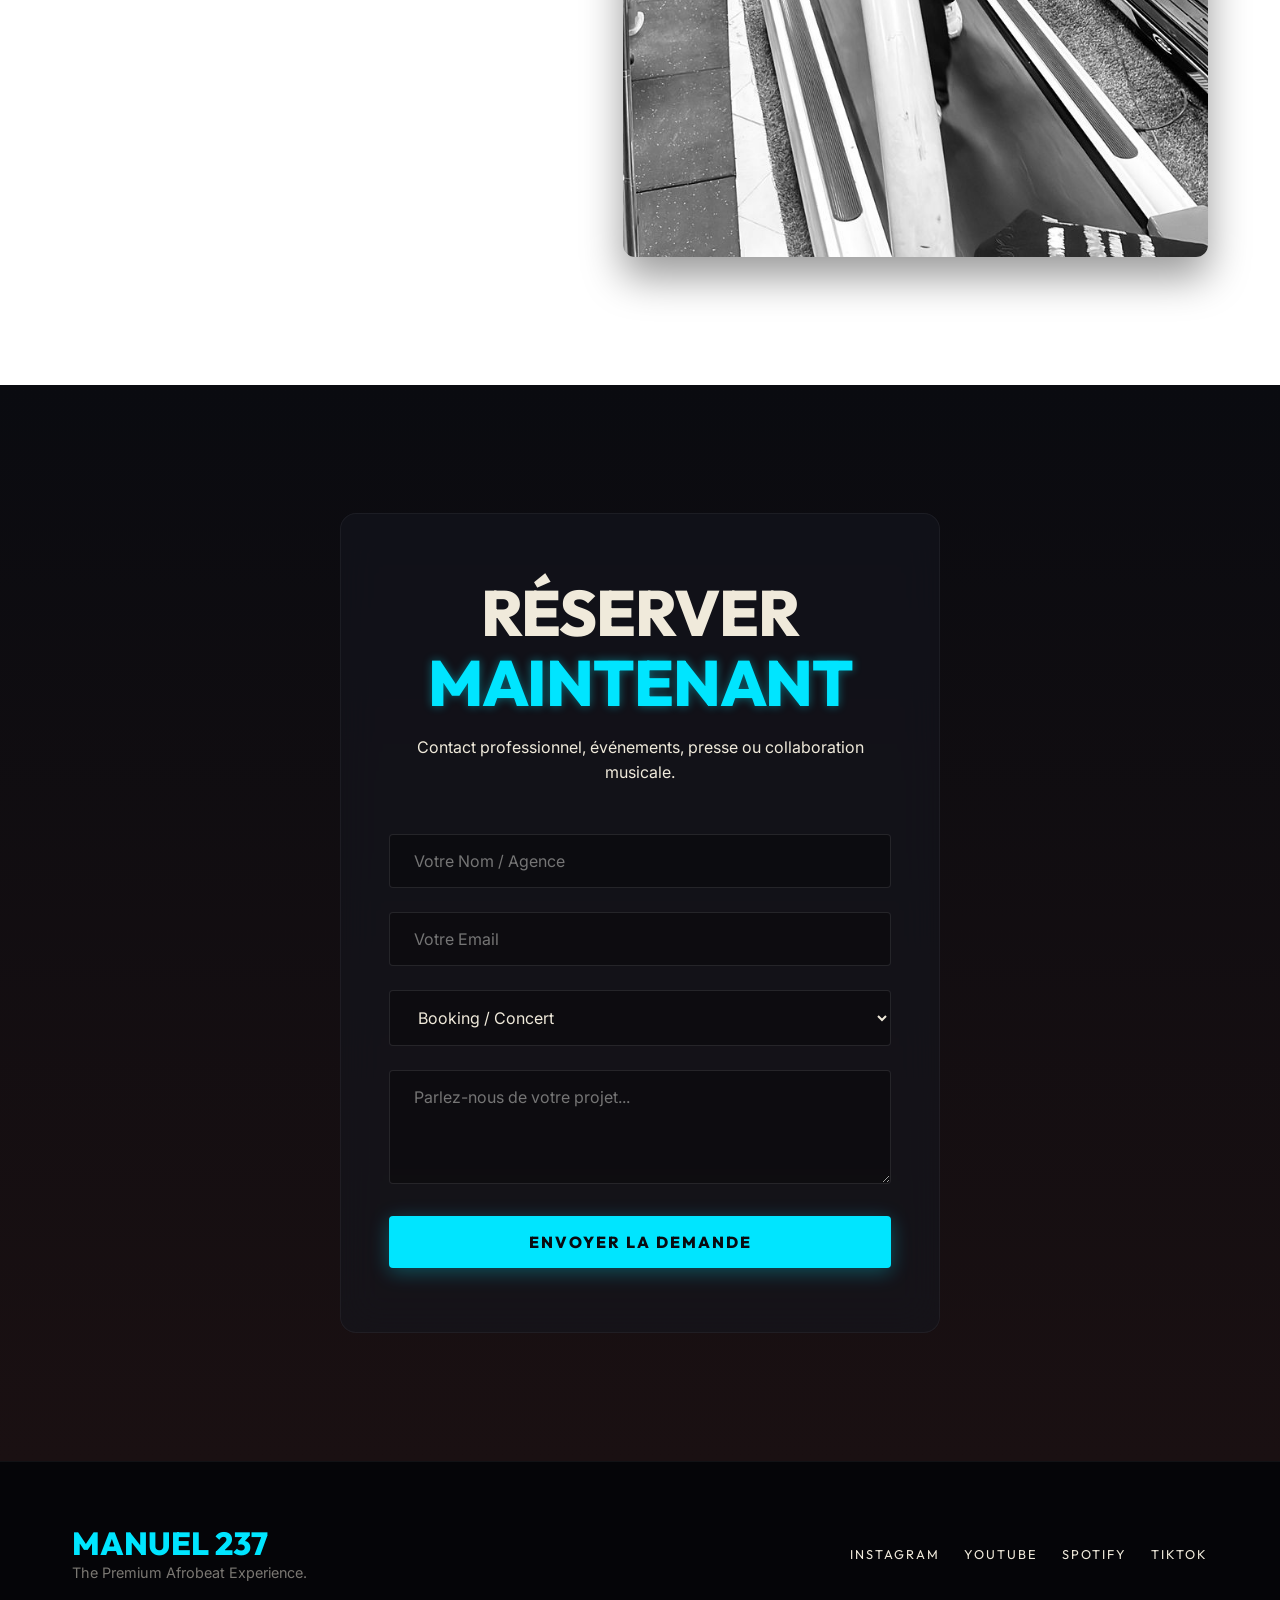
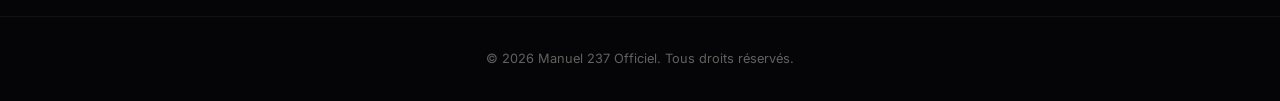
==== commit 1a13f1b0: "feat: add coming soon project with countdown timer" ====
--- a/index.html
+++ b/index.html
@@ -95,6 +95,47 @@
         </div>
     </section>
 
+    <!-- Projet En Cours - Coming Soon Section -->
+    <section class="coming-soon-section">
+        <div class="container">
+            <div class="coming-soon-content">
+                <div class="coming-soon-image fade-in-left">
+                    <img src="promets-moi/image/290C1D98-373B-4C60-B622-C24A54F60F98.jpeg" alt="Promets moi - Projet en cours">
+                    <div class="coming-soon-badge">
+                        <span class="badge-text">EN COURS</span>
+                    </div>
+                </div>
+                <div class="coming-soon-text fade-in-right">
+                    <h2 class="section-title">PROMETS <br><span class="accent-red">MOI</span></h2>
+                    <p class="project-description">Le nouveau projet de Manuel 237 arrive très bientôt. Préparez-vous à découvrir une nouvelle dimension de l'Afrobeat premium.</p>
+                    
+                    <div class="countdown-container">
+                        <p class="countdown-label">Sortie dans</p>
+                        <div class="countdown" id="countdown">
+                            <div class="countdown-item">
+                                <span class="countdown-number" id="days">00</span>
+                                <span class="countdown-label">Jours</span>
+                            </div>
+                            <div class="countdown-item">
+                                <span class="countdown-number" id="hours">00</span>
+                                <span class="countdown-label">Heures</span>
+                            </div>
+                            <div class="countdown-item">
+                                <span class="countdown-number" id="minutes">00</span>
+                                <span class="countdown-label">Minutes</span>
+                            </div>
+                            <div class="countdown-item">
+                                <span class="countdown-number" id="seconds">00</span>
+                                <span class="countdown-label">Secondes</span>
+                            </div>
+                        </div>
+                    </div>
+                    <p class="release-info"><span class="accent-red">SAMEDI À 18h</span></p>
+                </div>
+            </div>
+        </div>
+    </section>
+
     <!-- Music / Projects Section -->
     <section id="music" class="music-section">
         <div class="container">
--- a/style.css
+++ b/style.css
@@ -628,6 +628,142 @@
 }
 
 /* =========================================================================
+   COMING SOON SECTION
+   ========================================================================= */
+.coming-soon-section {
+    padding: 8rem 0;
+    background: linear-gradient(135deg, rgba(0, 0, 0, 0.6) 0%, rgba(230, 57, 70, 0.1) 100%);
+    border-top: 1px solid rgba(230, 57, 70, 0.3);
+    border-bottom: 1px solid rgba(230, 57, 70, 0.3);
+}
+
+.coming-soon-content {
+    display: grid;
+    grid-template-columns: 1fr 1fr;
+    gap: 6rem;
+    align-items: center;
+}
+
+.coming-soon-image {
+    position: relative;
+    border-radius: 12px;
+    overflow: hidden;
+    box-shadow: 0 20px 60px rgba(230, 57, 70, 0.3);
+}
+
+.coming-soon-image img {
+    width: 100%;
+    height: auto;
+    object-fit: cover;
+    display: block;
+    filter: brightness(0.9) contrast(1.1);
+    transition: transform 0.6s ease;
+}
+
+.coming-soon-image:hover img {
+    transform: scale(1.05);
+}
+
+.coming-soon-badge {
+    position: absolute;
+    top: 2rem;
+    right: 2rem;
+    background: var(--accent-red);
+    padding: 0.8rem 1.5rem;
+    border-radius: 50px;
+    font-family: var(--font-heading);
+    font-size: 0.8rem;
+    font-weight: 900;
+    text-transform: uppercase;
+    letter-spacing: 2px;
+    color: #fff;
+    box-shadow: 0 10px 30px rgba(230, 57, 70, 0.4);
+    animation: pulse-badge 2s ease-in-out infinite;
+}
+
+@keyframes pulse-badge {
+    0%, 100% { transform: scale(1); box-shadow: 0 10px 30px rgba(230, 57, 70, 0.4); }
+    50% { transform: scale(1.05); box-shadow: 0 15px 40px rgba(230, 57, 70, 0.6); }
+}
+
+.coming-soon-text h2 {
+    font-size: clamp(2.5rem, 4vw, 4rem);
+    margin-bottom: 1.5rem;
+    line-height: 1.1;
+}
+
+.project-description {
+    font-size: 1.1rem;
+    color: rgba(240, 234, 219, 0.8);
+    margin-bottom: 3rem;
+    line-height: 1.8;
+}
+
+.countdown-container {
+    margin: 3rem 0;
+}
+
+.countdown-label {
+    font-size: 1rem;
+    text-transform: uppercase;
+    letter-spacing: 2px;
+    color: rgba(240, 234, 219, 0.7);
+    display: block;
+    margin-bottom: 1.5rem;
+    font-family: var(--font-heading);
+}
+
+.countdown {
+    display: grid;
+    grid-template-columns: repeat(4, 1fr);
+    gap: 1.5rem;
+    margin-bottom: 2rem;
+}
+
+.countdown-item {
+    display: flex;
+    flex-direction: column;
+    align-items: center;
+    justify-content: center;
+    background: rgba(230, 57, 70, 0.1);
+    border: 2px solid rgba(230, 57, 70, 0.3);
+    border-radius: 12px;
+    padding: 2rem 1rem;
+    transition: all 0.3s ease;
+}
+
+.countdown-item:hover {
+    border-color: var(--accent-red);
+    background: rgba(230, 57, 70, 0.15);
+    transform: translateY(-5px);
+    box-shadow: 0 10px 30px rgba(230, 57, 70, 0.2);
+}
+
+.countdown-number {
+    font-family: var(--font-heading);
+    font-size: 2.5rem;
+    font-weight: 900;
+    color: var(--accent-red);
+    line-height: 1;
+    display: block;
+    margin-bottom: 0.5rem;
+}
+
+.countdown-item .countdown-label {
+    font-size: 0.75rem;
+    margin: 0;
+}
+
+.release-info {
+    font-size: 1.2rem;
+    font-family: var(--font-heading);
+    font-weight: 600;
+    text-transform: uppercase;
+    letter-spacing: 2px;
+    color: var(--text-color);
+}
+
+/* =========================================================================
    ANIMATIONS (Pour IntersectionObserver)
    ========================================================================= */
 .fade-in-up {
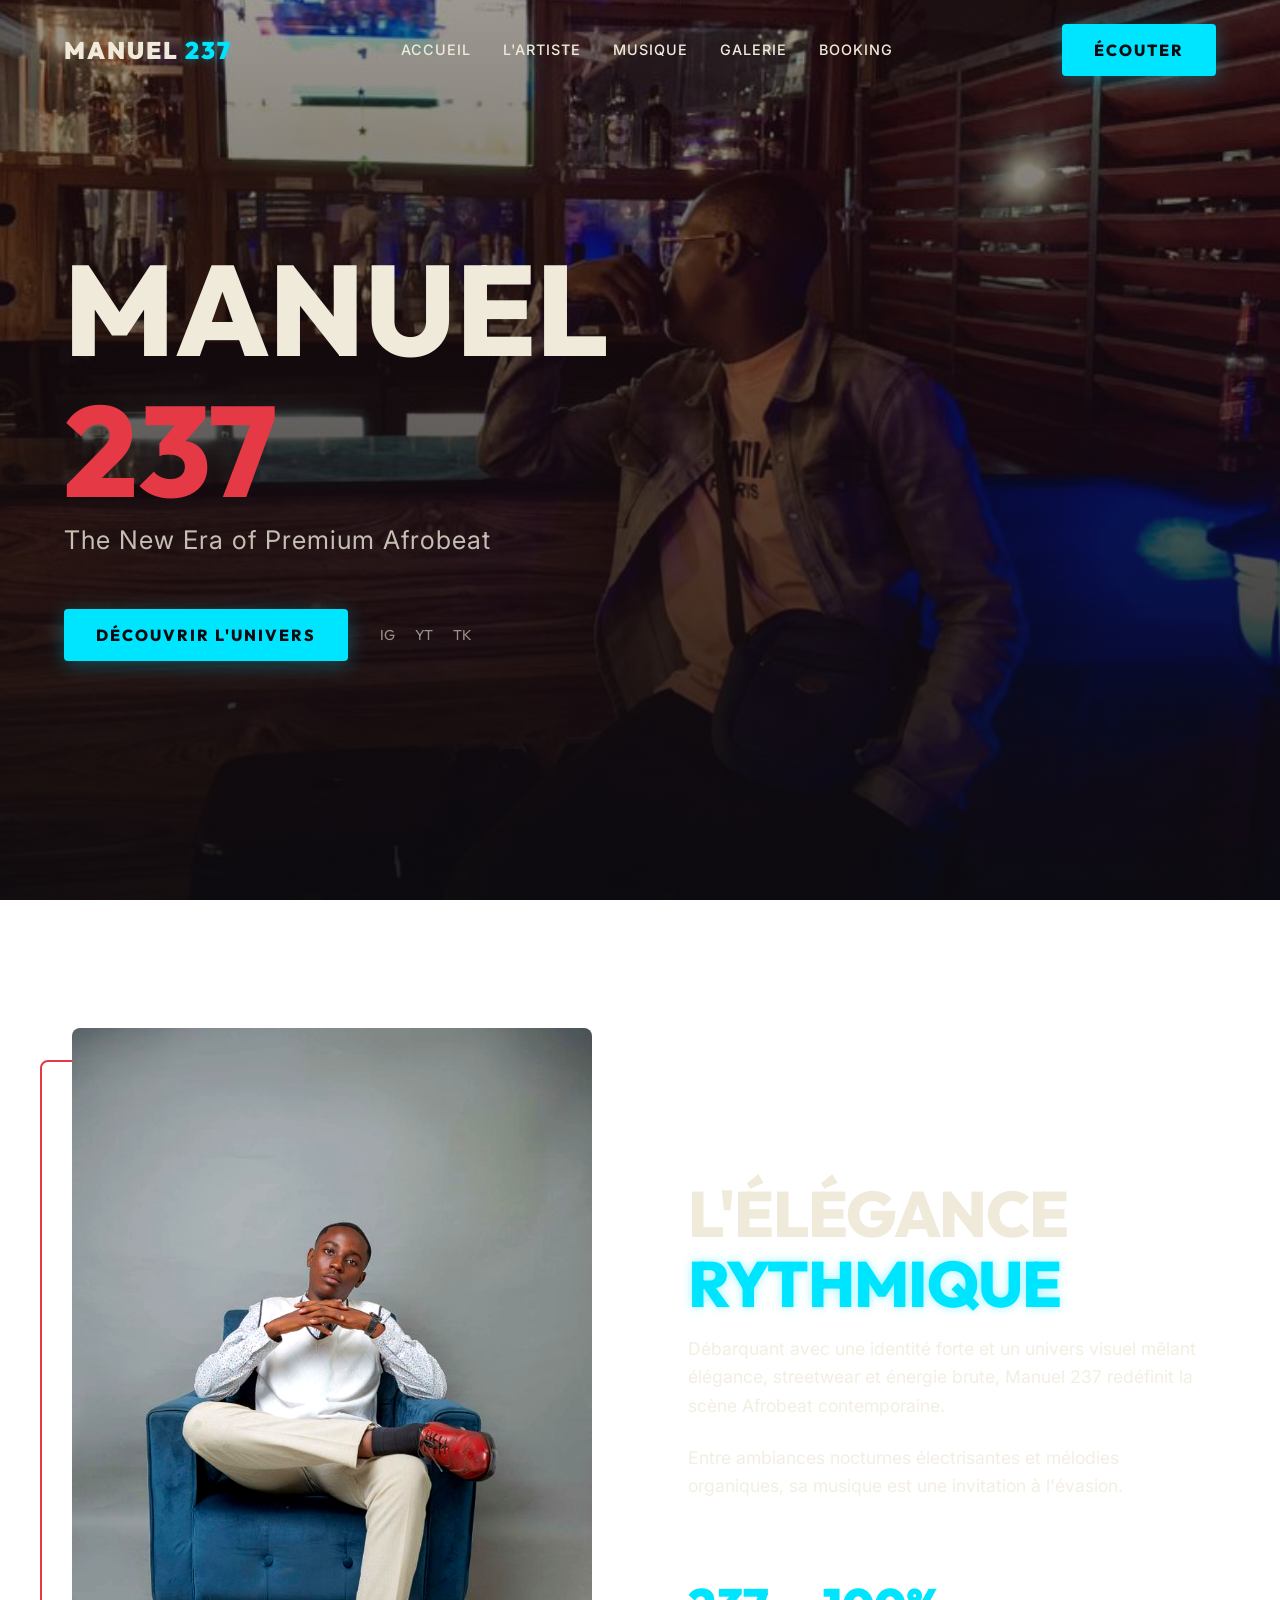
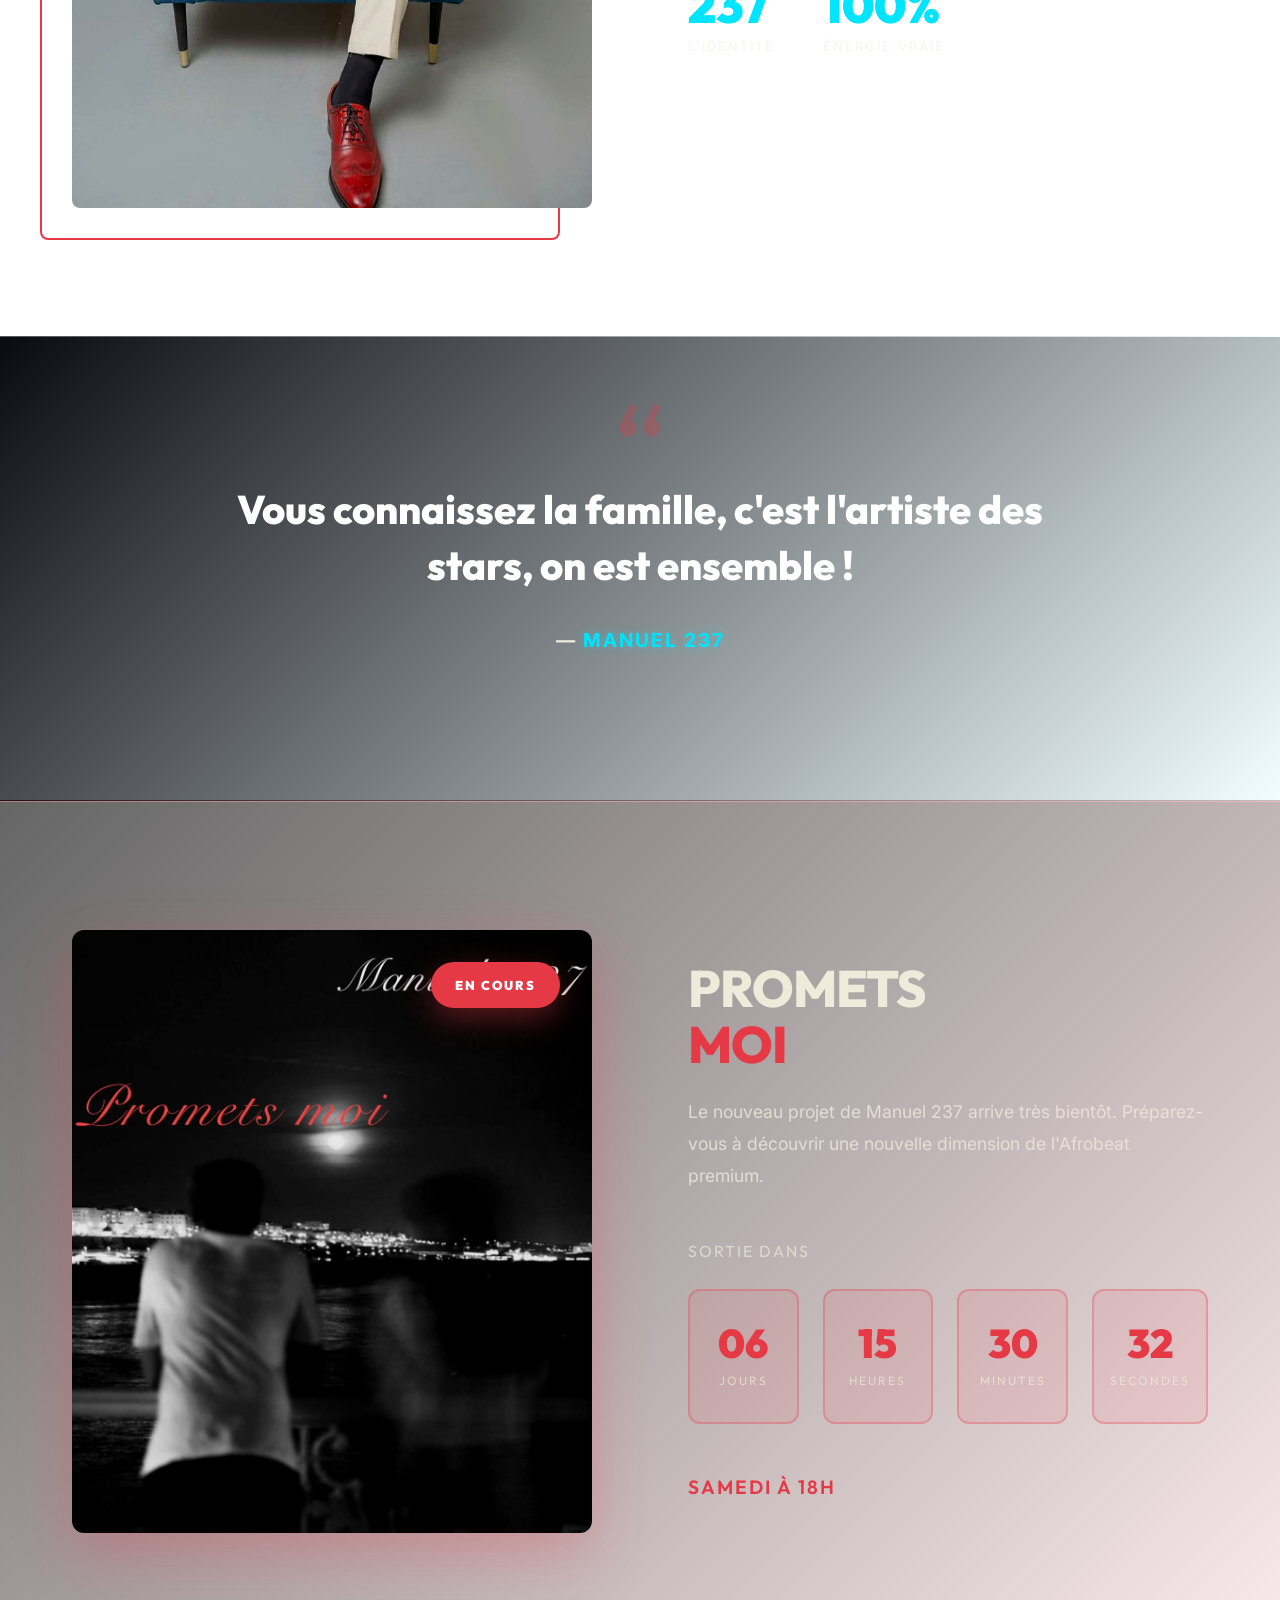
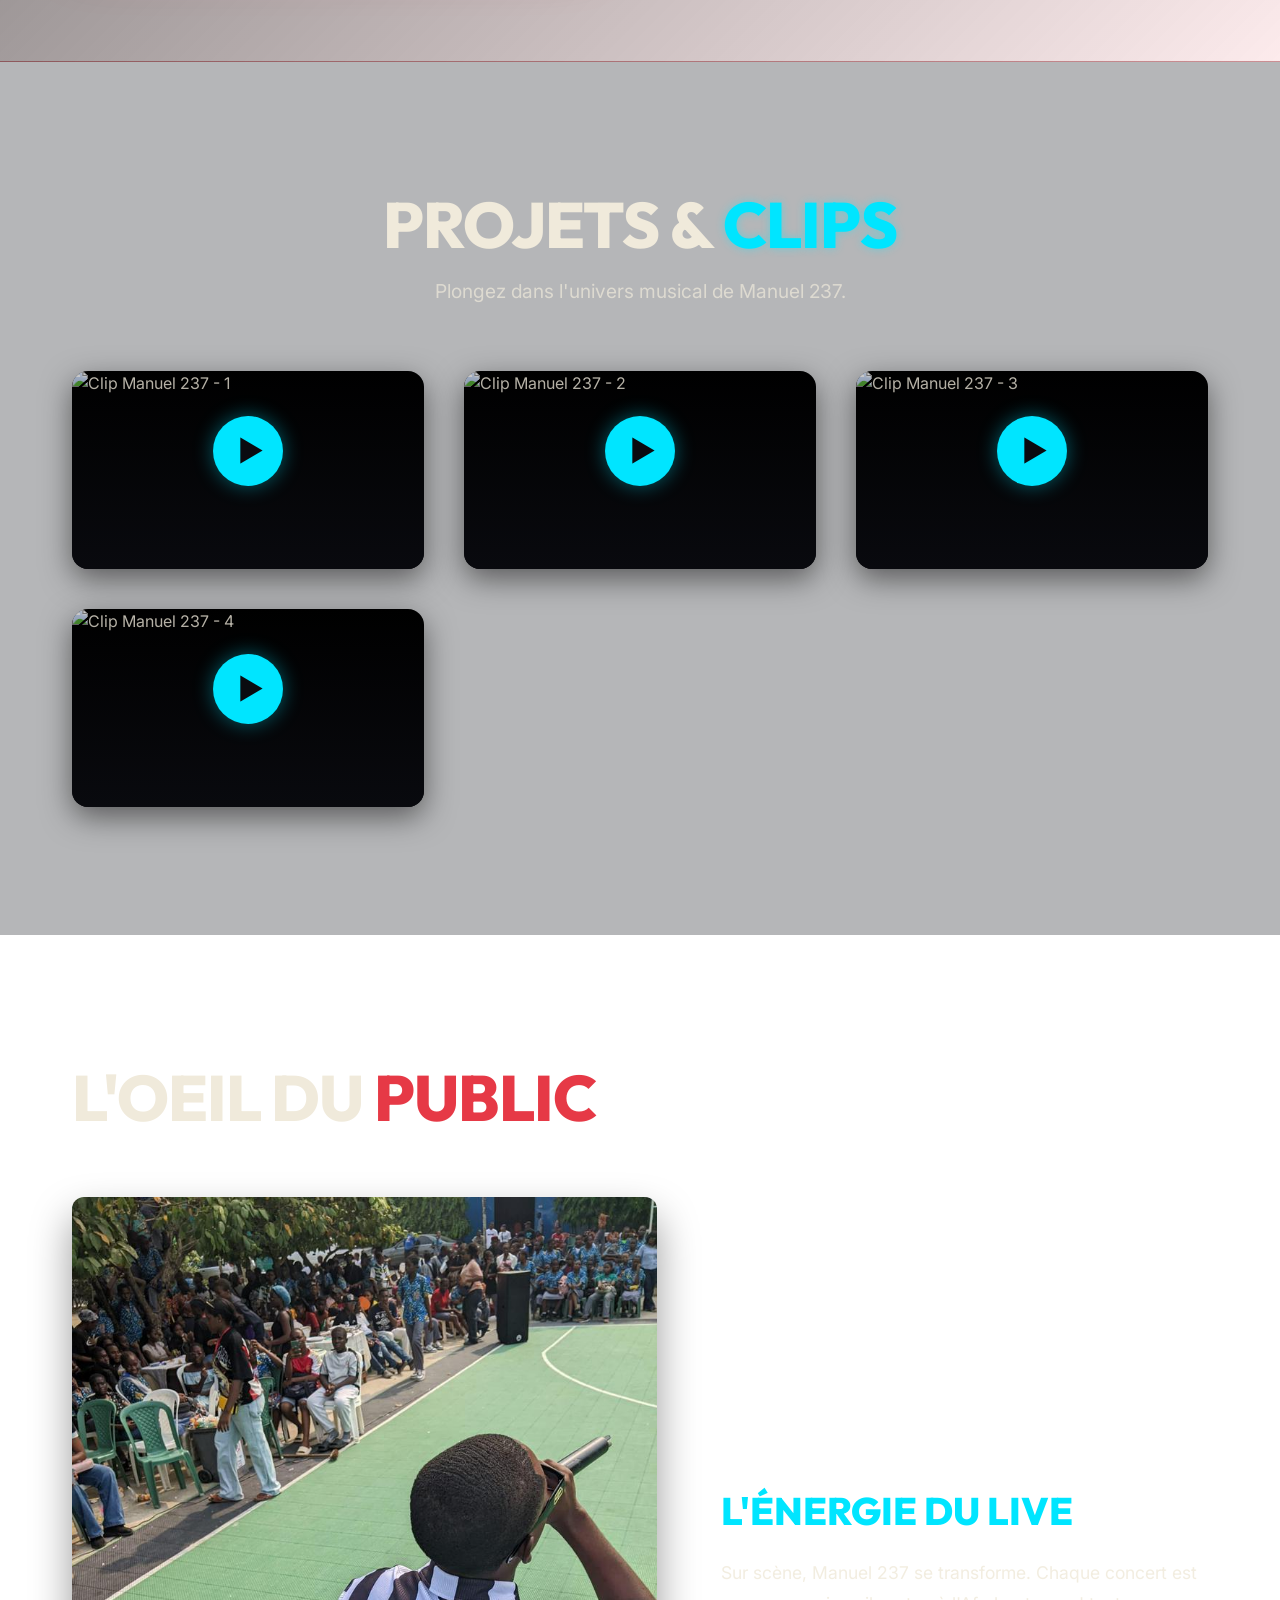
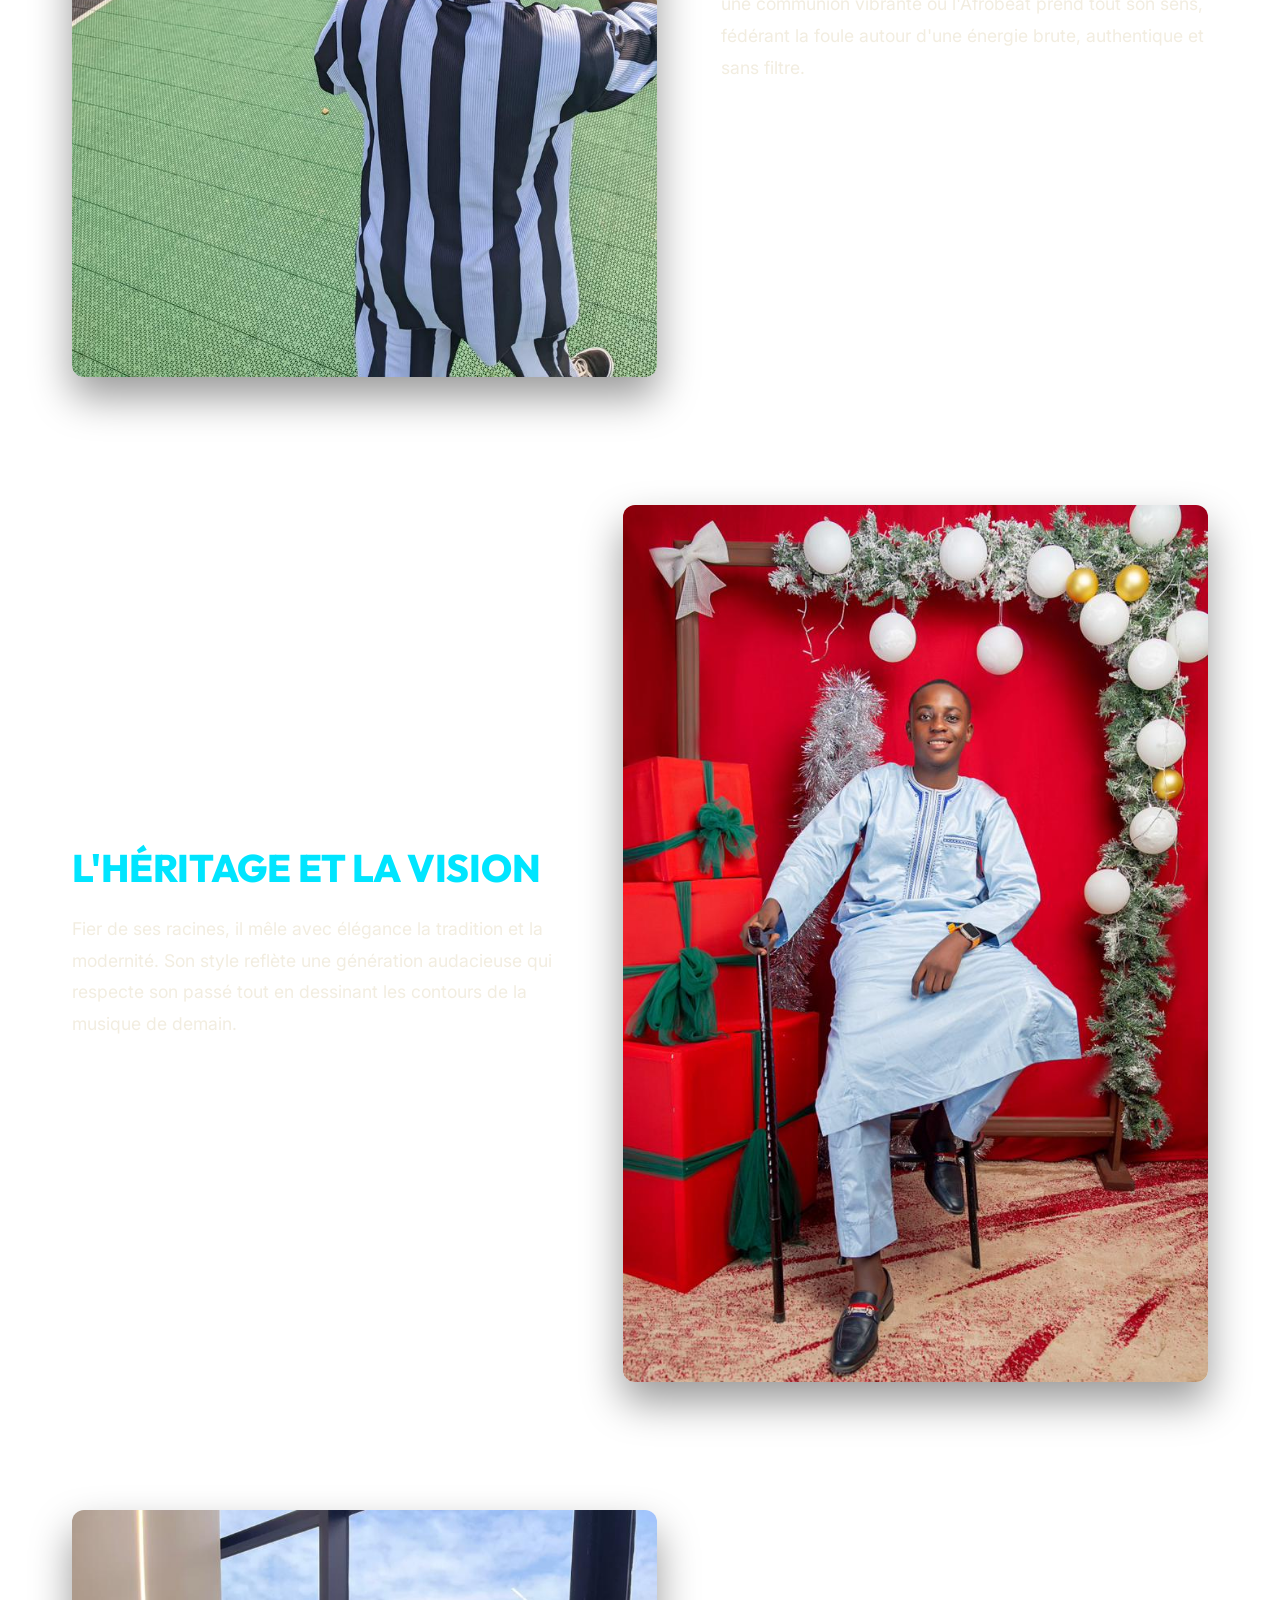
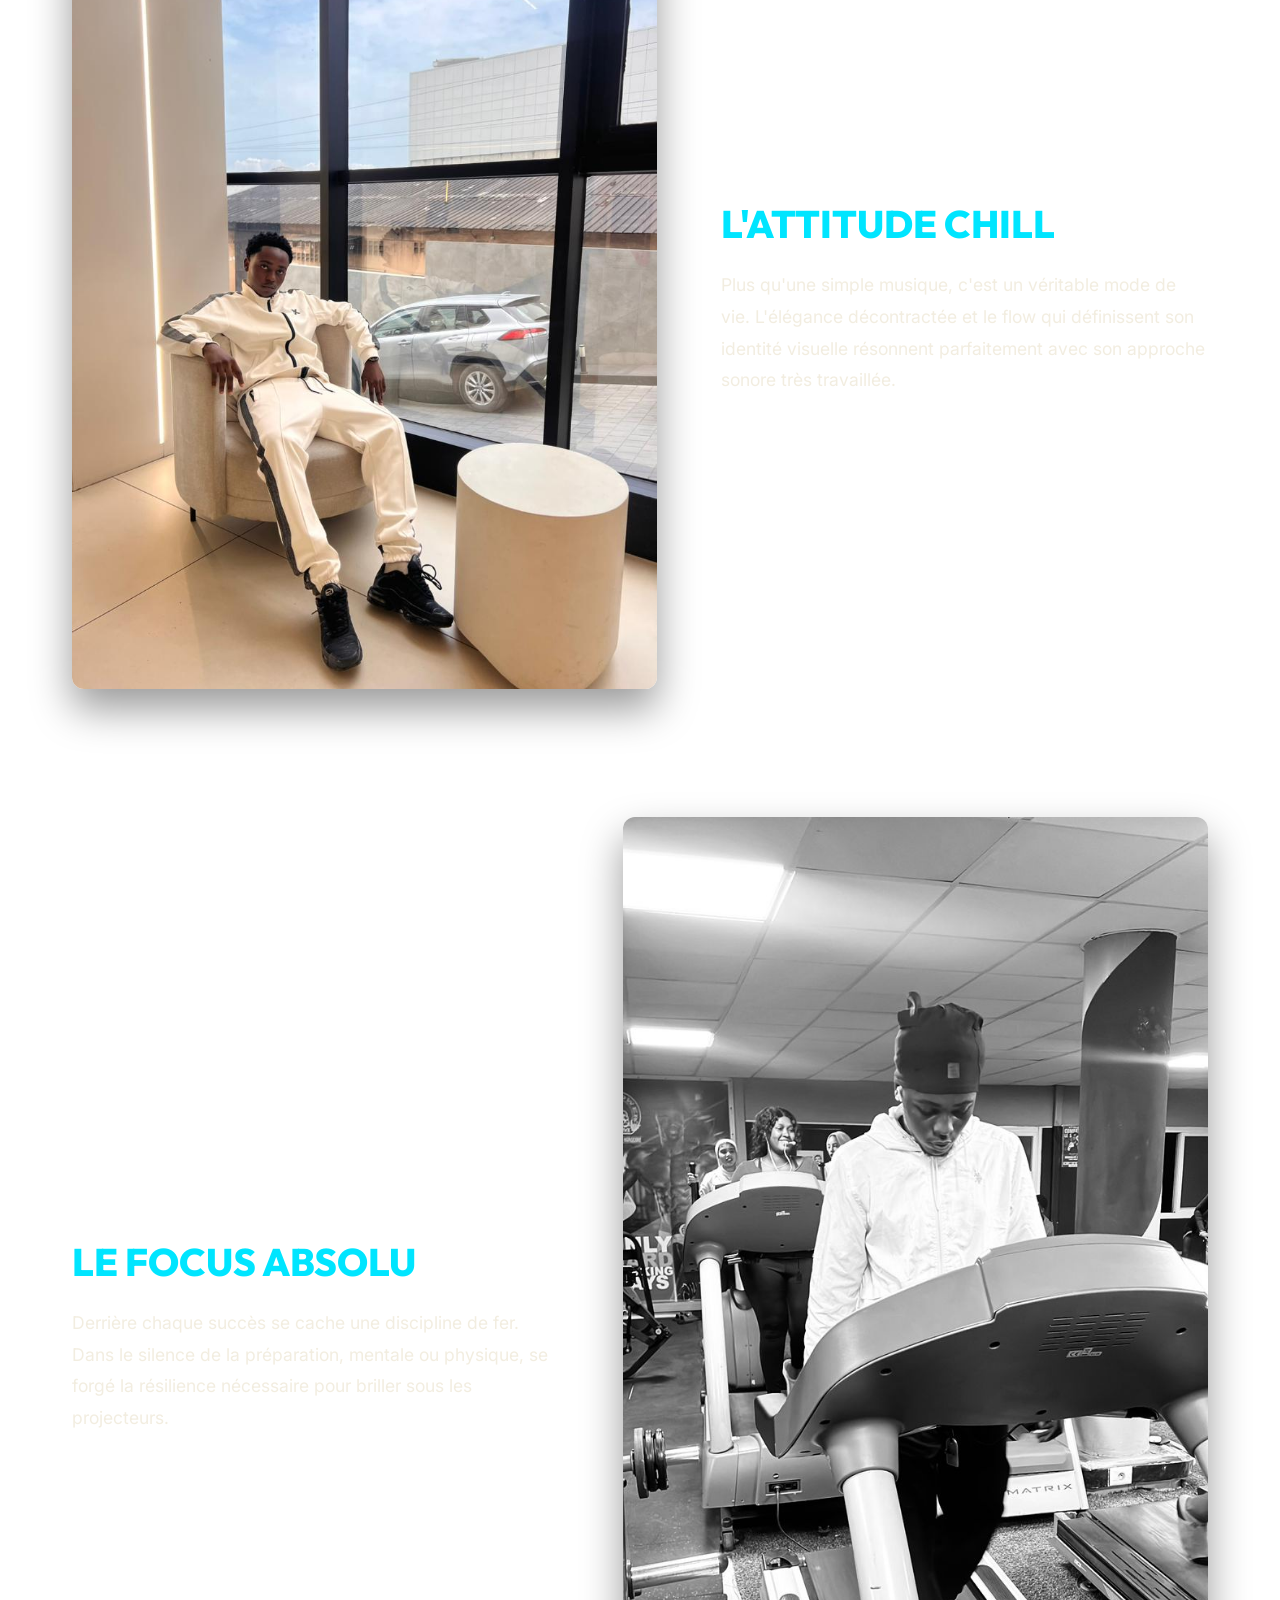
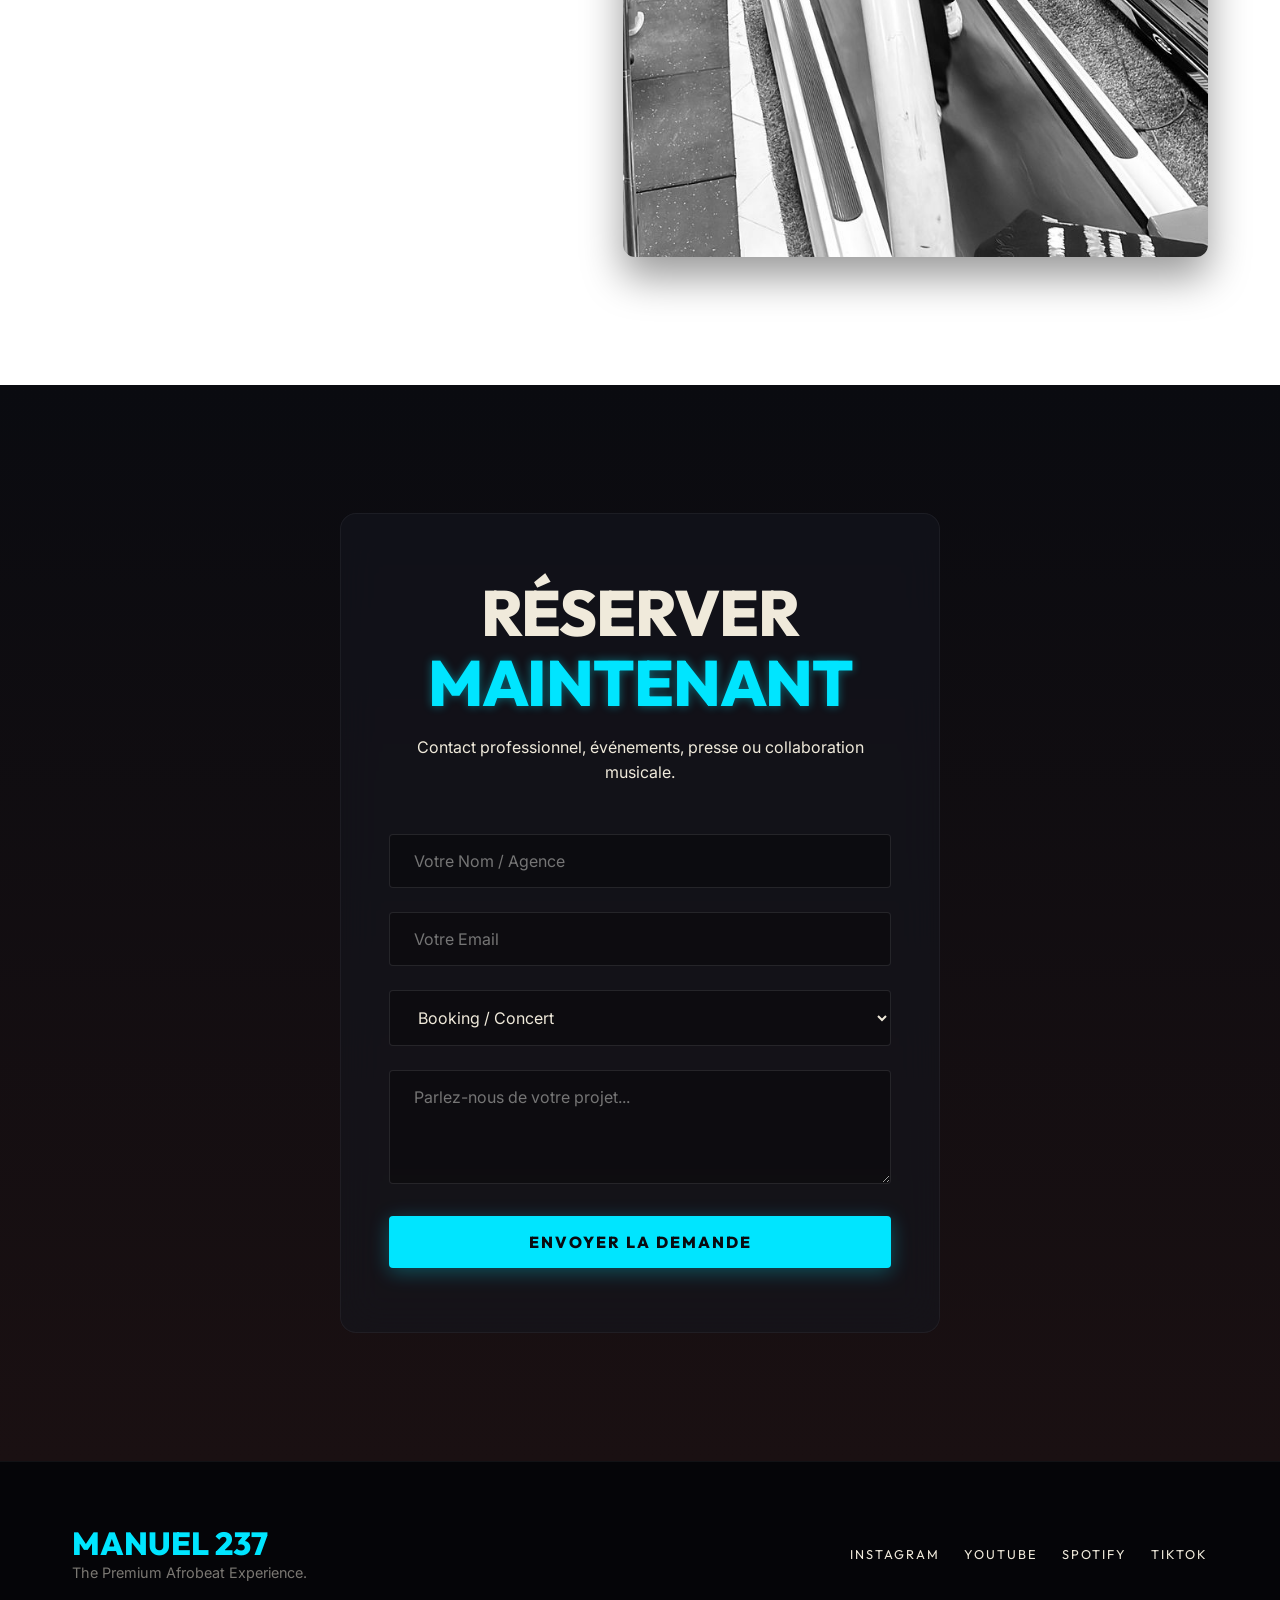
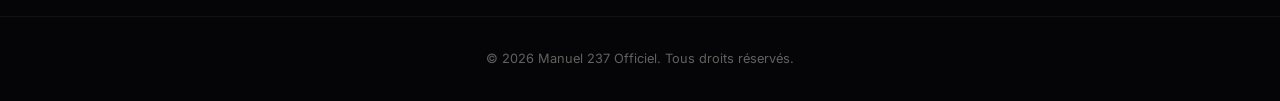
==== commit 3ece1a4f: "feat: make project responsive with mobile menu" ====
--- a/index.html
+++ b/index.html
@@ -23,7 +23,12 @@
     <!-- Header / Navbar -->
     <header class="navbar" id="navbar">
         <div class="logo">MANUEL <span class="neon-text">237</span></div>
-        <nav>
+        <button class="menu-toggle" id="menu-toggle" aria-label="Menu">
+            <span class="bar"></span>
+            <span class="bar"></span>
+            <span class="bar"></span>
+        </button>
+        <nav id="nav-menu">
             <ul>
                 <li><a href="#hero" class="nav-link">Accueil</a></li>
                 <li><a href="#about" class="nav-link">L'Artiste</a></li>
@@ -32,7 +37,7 @@
                 <li><a href="#contact" class="nav-link">Booking</a></li>
             </ul>
         </nav>
-        <button class="btn-primary" onclick="document.getElementById('music').scrollIntoView({behavior: 'smooth'})">Écouter</button>
+        <button class="btn-primary ecouter-btn" onclick="document.getElementById('music').scrollIntoView({behavior: 'smooth'})">Écouter</button>
     </header>
 
     <!-- Hero Section -->
--- a/style.css
+++ b/style.css
@@ -171,19 +171,41 @@
     position: relative;
 }
 
-.nav-link::after {
-    content: '';
-    position: absolute;
-    bottom: -5px;
-    left: 0;
-    width: 0;
-    height: 2px;
-    background: var(--neon-blue);
-    transition: width 0.3s ease;
-}
-
 .nav-link:hover::after {
     width: 100%;
+}
+
+/* Menu Toggle Button */
+.menu-toggle {
+    display: none;
+    flex-direction: column;
+    justify-content: space-between;
+    width: 30px;
+    height: 21px;
+    background: transparent;
+    border: none;
+    cursor: pointer;
+    z-index: 1001;
+}
+
+.menu-toggle .bar {
+    width: 100%;
+    height: 3px;
+    background-color: var(--text-color);
+    border-radius: 2px;
+    transition: all 0.3s ease;
+}
+
+.menu-toggle.active .bar:nth-child(1) {
+    transform: translateY(9px) rotate(45deg);
+}
+
+.menu-toggle.active .bar:nth-child(2) {
+    opacity: 0;
+}
+
+.menu-toggle.active .bar:nth-child(3) {
+    transform: translateY(-9px) rotate(-45deg);
 }
 
 /* =========================================================================
@@ -796,7 +818,7 @@
    RESPONSIVE DESIGN
    ========================================================================= */
 @media (max-width: 992px) {
-    .about-grid {
+    .about-grid, .coming-soon-content {
         grid-template-columns: 1fr;
         gap: 3rem;
     }
@@ -821,24 +843,68 @@
     .quote-section p {
         font-size: 1.8rem;
     }
+
+    .coming-soon-image {
+        max-width: 500px;
+        margin: 0 auto;
+    }
 }
 
 @media (max-width: 768px) {
+    .menu-toggle {
+        display: flex;
+    }
+
     .navbar nav {
+        position: fixed;
+        top: 0;
+        right: -100%;
+        width: 100%;
+        height: 100vh;
+        background: rgba(10, 11, 16, 0.98);
+        backdrop-filter: blur(20px);
+        display: flex;
+        align-items: center;
+        justify-content: center;
+        transition: right 0.4s cubic-bezier(0.77, 0, 0.175, 1);
+        z-index: 1000;
+        padding: 0;
+    }
+
+    .navbar nav.active {
+        right: 0;
+    }
+
+    .navbar nav ul {
+        flex-direction: column;
+        align-items: center;
+        gap: 2.5rem;
+    }
+
+    .navbar nav ul li a {
+        font-size: 1.5rem;
+    }
+
+    .ecouter-btn {
         display: none;
-    }
-    
-    .navbar .btn-primary {
-        padding: 0.5rem 1rem;
-        font-size: 0.8rem;
     }
     
     .hero-content h1 {
         font-size: 3.5rem;
     }
+
+    .hero-cta {
+        flex-direction: column;
+        align-items: flex-start;
+        gap: 1.5rem;
+    }
     
     .video-grid {
         grid-template-columns: 1fr;
+    }
+
+    .countdown {
+        grid-template-columns: repeat(2, 1fr);
     }
     
     .contact-box {
@@ -851,3 +917,17 @@
         gap: 2rem;
     }
 }
+
+@media (max-width: 480px) {
+    .hero-content h1 {
+        font-size: 2.8rem;
+    }
+
+    .section-title {
+        font-size: 2.5rem;
+    }
+
+    .stat-number {
+        font-size: 2.5rem;
+    }
+}
